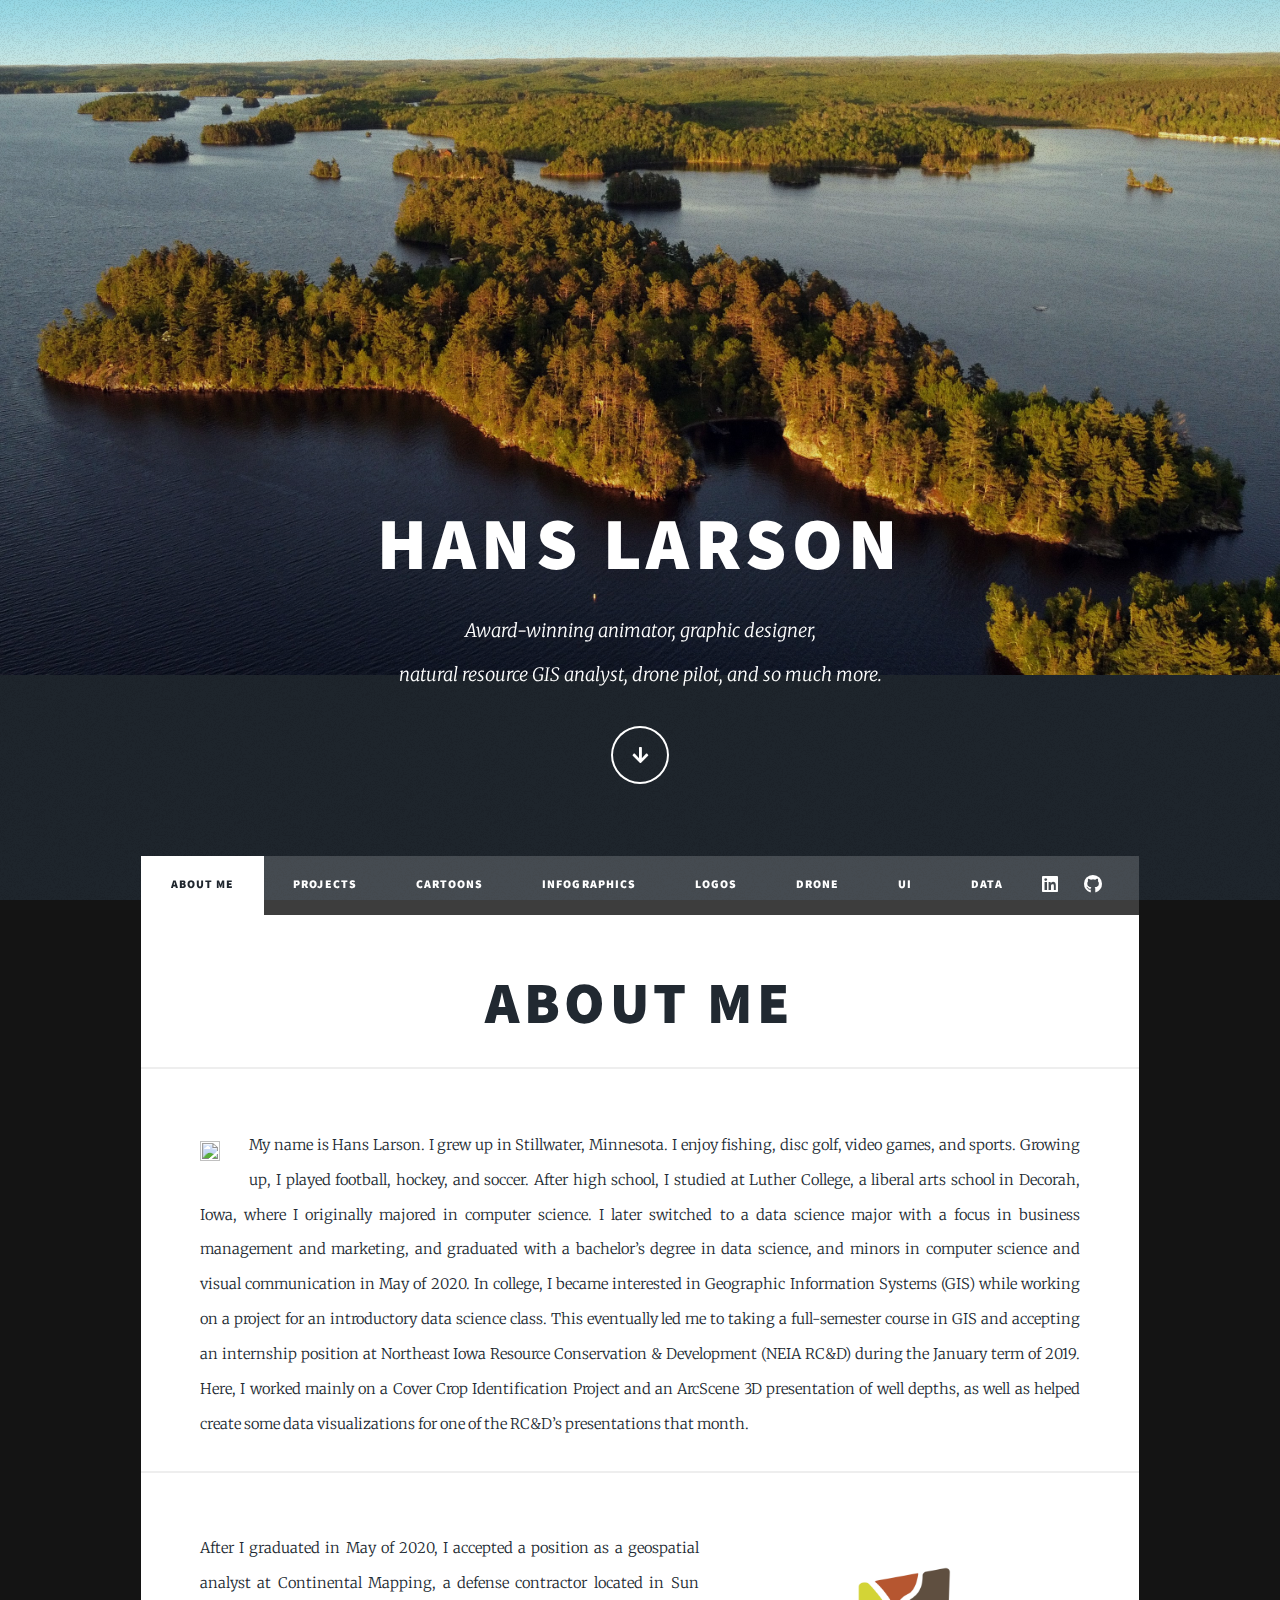
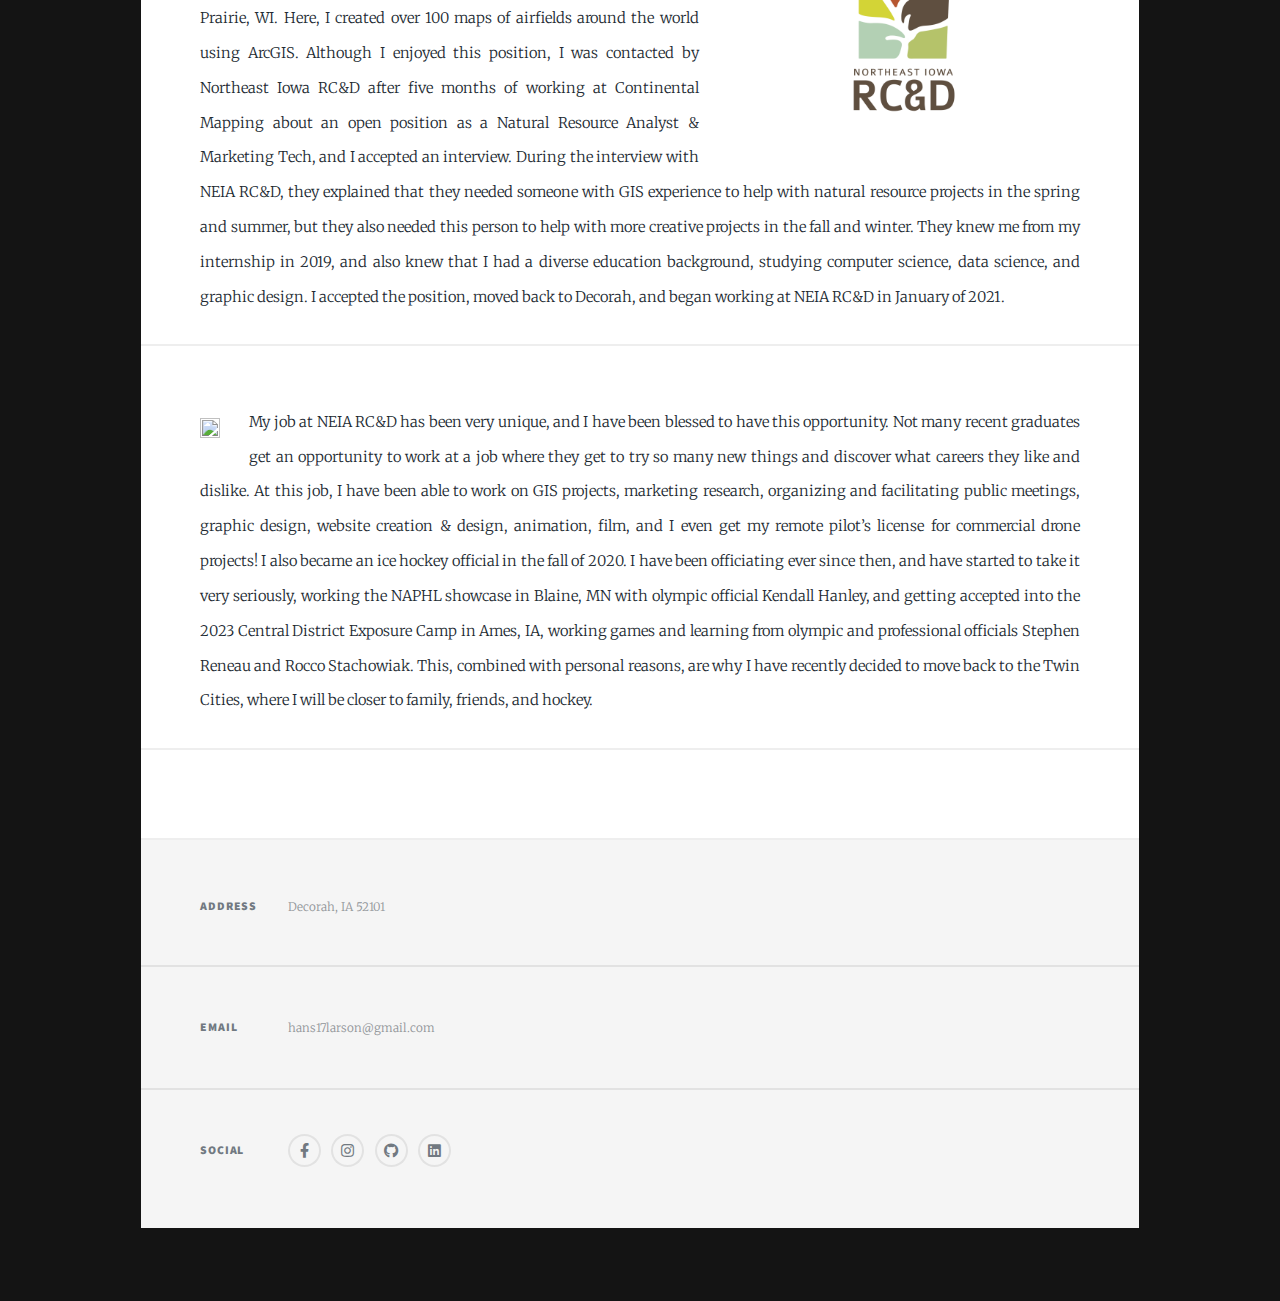
==== index.html @ edcefdb5 "Add files via upload" ====
<!DOCTYPE HTML>
<!--
	Massively by HTML5 UP
	html5up.net | @ajlkn
	Free for personal and commercial use under the CCA 3.0 license (html5up.net/license)
-->
<html>
	<head>
		<title>Hans Larson</title>
		<meta charset="utf-8" />
		<meta name="viewport" content="width=device-width, initial-scale=1, user-scalable=no" />
		<link rel="stylesheet" href="assets/css/main.css" />
		<noscript><link rel="stylesheet" href="assets/css/noscript.css" /></noscript>
	</head>
	<body class="is-preload">

		<!-- Wrapper -->
			<div id="wrapper" class="fade-in">

				<!-- Intro -->
					<div id="intro">
						<h1>
						Hans Larson</h1>
						<p>Award-winning animator, graphic designer,<br />
							natural resource GIS analyst, drone pilot, and so much more.</p>
						<ul class="actions">
							<li><a href="#header" class="button icon solid solo fa-arrow-down scrolly">Continue</a></li>
						</ul>
					</div>

				<!-- Header -->
					<header id="header">
						<a href="generic.html" class="logo">My Projects</a>
					</header>

				<!-- Nav -->
					<nav id="nav">
						<ul class="links">
							<li class="active"><a href="index.html">About Me</a></li>
							<li><a href="generic.html">Projects</a></li>
							<li><a href="proj_cartoons.html">Cartoons</a></li>
							<li><a href="proj_infographics.html">Infographics</a></li>
							<li><a href="proj_logos.html">Logos</a></li>
							<li><a href="proj_drone.html">Drone</a></li>
							<li><a href="proj_UI.html">UI</a></li>
							<li><a href="proj_data.html">Data</a></li>
						</ul>
						<ul class="icons">
							<li><a href="#" class="icon brands fa-linkedin"><span class="label">Instagram</span></a></li>
							<li><a href="#" class="icon brands fa-github"><span class="label">GitHub</span></a></li>
						</ul>
					</nav>

				<!-- Main -->
				<div id="main">

					<!-- Post -->
					<h1 style="text-align:center">About Me</h1>
					<p><span class="image left"><img src="images/DSCF3645.JPG" alt="" /></span>My name is Hans Larson.  I grew up in Stillwater, Minnesota.  I enjoy fishing, disc golf, video games, and sports.  Growing up, I played football, hockey, and soccer.  After high school, I studied at Luther College, a liberal arts school in Decorah, Iowa, where I originally majored in computer science.  I later switched to a data science major with a focus in business management and marketing, and graduated with a bachelor’s degree in data science, and minors in computer science and visual communication in May of 2020.  
						In college, I became interested in Geographic Information Systems (GIS) while working on a project for an introductory data science class.  This eventually led me to taking a full-semester course in GIS and accepting an internship position at Northeast Iowa Resource Conservation & Development (NEIA RC&D) during the January term of 2019.  Here, I worked mainly on a Cover Crop Identification Project and an ArcScene 3D presentation of well depths, as well as helped create some data visualizations for one of the RC&D’s presentations that month. 
					</p>
					<p><span class="image right"><img src="images/RCD.png" alt="" /></span>After I graduated in May of 2020, I accepted a position as a geospatial analyst at Continental Mapping, a defense contractor located in Sun Prairie, WI.  Here, I created over 100 maps of airfields around the world using ArcGIS.  Although I enjoyed this position, I was contacted by Northeast Iowa RC&D after five months of working at Continental Mapping about an open position as a Natural Resource Analyst & Marketing Tech, and I accepted an interview. 
						During the interview with NEIA RC&D, they explained that they needed someone with GIS experience to help with natural resource projects in the spring and summer, but they also needed this person to help with more creative projects in the fall and winter.  They knew me from my internship in 2019, and also knew that I had a diverse education background, studying computer science, data science, and graphic design.  I accepted the position, moved back to Decorah, and began working at NEIA RC&D in January of 2021.
						</p>
					<p><span class="image left"><img src="images/Hockey.JPG" alt="" /></span>My job at NEIA RC&D has been very unique, and I have been blessed to have this opportunity.  Not many recent graduates get an opportunity to work at a job where they get to try so many new things and discover what careers they like and dislike.  At this job, I have been able to work on GIS projects, marketing research, organizing and facilitating public meetings, graphic design, website creation & design, animation, film, and I even get my remote pilot’s license for commercial drone projects!
						I also became an ice hockey official in the fall of 2020.  I have been officiating ever since then, and have started to take it very seriously, working the NAPHL showcase in Blaine, MN with olympic official Kendall Hanley, and getting accepted into the 2023 Central District Exposure Camp in Ames, IA, working games and learning from olympic and professional officials Stephen Reneau and Rocco Stachowiak.  This, combined with personal reasons, are why I have recently decided to move back to the Twin Cities, where I will be closer to family, friends, and hockey.
						
						</p>
	

					<hr />

				</div>

			<!-- Footer -->
				<footer id="footer">
					<section class="split contact">
						<section class="alt">
							<h3>Address</h3>
							<p>Decorah, IA 52101</p>
						</section>
						<section>
							<h3>Email</h3>
							<p>hans17larson@gmail.com</p>
						</section>
						<section>
							<h3>Social</h3>
							<ul class="icons alt">
								<li><a href="#" class="icon brands alt fa-facebook-f"><span class="label">Facebook</span></a></li>
								<li><a href="#" class="icon brands alt fa-instagram"><span class="label">Instagram</span></a></li>
								<li><a href="#" class="icon brands alt fa-github"><span class="label">GitHub</span></a></li>
								<li><a href="#" class="icon brands alt fa-linkedin"><span class="label">LinkedIn</span></a></li>
							</ul>
						</section>
					</section>
				</footer>

			<!-- Copyright -->
				<div id="copyright">
				</div>

		</div>

	<!-- Scripts -->
		<script src="assets/js/jquery.min.js"></script>
		<script src="assets/js/jquery.scrollex.min.js"></script>
		<script src="assets/js/jquery.scrolly.min.js"></script>
		<script src="assets/js/browser.min.js"></script>
		<script src="assets/js/breakpoints.min.js"></script>
		<script src="assets/js/util.js"></script>
		<script src="assets/js/main.js"></script>

</body>
</html>

		<!-- Scripts -->
			<script src="assets/js/jquery.min.js"></script>
			<script src="assets/js/jquery.scrollex.min.js"></script>
			<script src="assets/js/jquery.scrolly.min.js"></script>
			<script src="assets/js/browser.min.js"></script>
			<script src="assets/js/breakpoints.min.js"></script>
			<script src="assets/js/util.js"></script>
			<script src="assets/js/main.js"></script>

	</body>
</html>
---- assets/css/main.css ----
@import url(fontawesome-all.min.css);
@import url("https://fonts.googleapis.com/css?family=Merriweather:300,700,300italic,700italic|Source+Sans+Pro:900");

/*
	Massively by HTML5 UP
	html5up.net | @ajlkn
	Free for personal and commercial use under the CCA 3.0 license (html5up.net/license)
*/

html, body, div, span, applet, object,
iframe, h1, h2, h3, h4, h5, h6, p, blockquote,
pre, a, abbr, acronym, address, big, cite,
code, del, dfn, em, img, ins, kbd, q, s, samp,
small, strike, strong, sub, sup, tt, var, b,
u, i, center, dl, dt, dd, ol, ul, li, fieldset,
form, label, legend, table, caption, tbody,
tfoot, thead, tr, th, td, article, aside,
canvas, details, embed, figure, figcaption,
footer, header, hgroup, menu, nav, output, ruby,
section, summary, time, mark, audio, video {
	margin: 0;
	padding: 0;
	border: 0;
	font-size: 100%;
	font: inherit;
	vertical-align: baseline;}

article, aside, details, figcaption, figure,
footer, header, hgroup, menu, nav, section {
	display: block;}

body {
	line-height: 1;
}

ol, ul {
	list-style: none;
}

blockquote, q {
	quotes: none;
}

	blockquote:before, blockquote:after, q:before, q:after {
		content: '';
		content: none;
	}

table {
	border-collapse: collapse;
	border-spacing: 0;
}

body {
	-webkit-text-size-adjust: none;
}

mark {
	background-color: transparent;
	color: inherit;
}

input::-moz-focus-inner {
	border: 0;
	padding: 0;
}

input, select, textarea {
	-moz-appearance: none;
	-webkit-appearance: none;
	-ms-appearance: none;
	appearance: none;
}

/* Basic */

	@-ms-viewport {
		width: device-width;
	}

	body {
		-ms-overflow-style: scrollbar;
	}

	@media screen and (max-width: 480px) {

		html, body {
			min-width: 320px;
		}

	}

	html {
		box-sizing: border-box;
	}

	*, *:before, *:after {
		box-sizing: inherit;
	}

	body {
		background-color: #1e252d;
	}

		body.is-preload *, body.is-preload *:before, body.is-preload *:after {
			-moz-animation: none !important;
			-webkit-animation: none !important;
			-ms-animation: none !important;
			animation: none !important;
			-moz-transition: none !important;
			-webkit-transition: none !important;
			-ms-transition: none !important;
			transition: none !important;
		}

/* Type */

	html {
		font-size: 16pt;
	}

		@media screen and (max-width: 1680px) {

			html {
				font-size: 12pt;
			}

		}

		@media screen and (max-width: 1280px) {

			html {
				font-size: 11pt;
			}

		}

		@media screen and (max-width: 360px) {

			html {
				font-size: 10pt;

			}

		}

	body {
		color: #212931;
	}

	body, input, select, textarea {
		font-family: "Merriweather", Georgia, serif;
		font-weight: 300;
		font-size: 1rem;
		line-height: 2.375;
	}

	a {
		-moz-transition: color 0.2s ease-in-out, background-color 0.2s ease-in-out, border-color 0.2s ease-in-out, box-shadow 0.2s ease-in-out;
		-webkit-transition: color 0.2s ease-in-out, background-color 0.2s ease-in-out, border-color 0.2s ease-in-out, box-shadow 0.2s ease-in-out;
		-ms-transition: color 0.2s ease-in-out, background-color 0.2s ease-in-out, border-color 0.2s ease-in-out, box-shadow 0.2s ease-in-out;
		transition: color 0.2s ease-in-out, background-color 0.2s ease-in-out, border-color 0.2s ease-in-out, box-shadow 0.2s ease-in-out;
		border-bottom: dotted 1px;
		text-decoration: none;
	}

		a:hover {
			border-bottom-color: transparent;
		}

	strong, b {
		font-weight: 600;
	}

	em, i {
		font-style: italic;
	}

	p {
		text-align: justify;
		margin: 0 0 2rem 0;
	}

	h1, h2, h3, h4, h5, h6 {
		font-family: "Source Sans Pro", Helvetica, sans-serif;
		font-weight: 900;
		line-height: 1.5;
		letter-spacing: 0.075em;
		text-transform: uppercase;
		margin: 0 0 1rem 0;
	}

		h1 a, h2 a, h3 a, h4 a, h5 a, h6 a {
			border-bottom: 0;
			color: inherit;
			text-decoration: none;
		}

	h1 {
		font-size: 4rem;
		line-height: 1.1;
		margin: 0 0 2rem 0;
	}

	h2 {
		font-size: 1.75rem;
		line-height: 1.3;
		margin: 0 0 1.5rem 0;
	}

	h3 {
		font-size: 1.25rem;
		margin: 0 0 1.5rem 0;
	}

	h4 {
		font-size: 1rem;
	}

	h5 {
		font-size: 0.9rem;
	}

	h6 {
		font-size: 0.8rem;
	}

	sub {
		font-size: 0.8rem;
		position: relative;
		top: 0.5rem;
	}

	sup {
		font-size: 0.8rem;
		position: relative;
		top: -0.5rem;
	}

	blockquote {
		border-left: solid 4px;
		font-style: italic;
		margin: 0 0 2rem 0;
		padding: 0.5rem 0 0.5rem 2rem;
	}

	code {
		border: solid 2px;
		font-family: "Courier New", monospace;
		font-size: 0.9rem;
		margin: 0 0.25rem;
		padding: 0.25rem 0.65rem;
	}

	pre {
		-webkit-overflow-scrolling: touch;
		font-family: "Courier New", monospace;
		font-size: 0.9rem;
		margin: 0 0 2rem 0;
	}

		pre code {
			display: block;
			line-height: 1.75;
			padding: 1rem 1.5rem;
			overflow-x: auto;
		}

	hr {
		border: 0;
		border-bottom: solid 2px;
		margin: 3rem 0;
	}

		hr.major {
			margin: 5rem 0;
		}

	.align-left {
		text-align: left;
	}

	.align-center {
		text-align: center;
	}

	.align-right {
		text-align: right;
	}

	input, select, textarea {
		color: #212931;
	}

	a {
		color: #212931;
		border-bottom-color: rgba(33, 41, 49, 0.5);
	}

		a:hover {
			border-bottom-color: transparent;
			color: #18bfef !important;
		}

	strong, b {
		color: #212931;
	}

	h1, h2, h3, h4, h5, h6 {
		color: #212931;
	}

	blockquote {
		border-left-color: #eeeeee;
	}

	code {
		background: rgba(220, 220, 220, 0.25);
		border-color: #eeeeee;
	}

	hr {
		border-bottom-color: #eeeeee;
	}

/* Row */

	.row {
		display: flex;
		flex-wrap: wrap;
		box-sizing: border-box;
		align-items: stretch;
	}

		.row > * {
			box-sizing: border-box;
		}

		.row.gtr-uniform > * > :last-child {
			margin-bottom: 0;
		}

		.row.aln-left {
			justify-content: flex-start;
		}

		.row.aln-center {
			justify-content: center;
		}

		.row.aln-right {
			justify-content: flex-end;
		}

		.row.aln-top {
			align-items: flex-start;
		}

		.row.aln-middle {
			align-items: center;
		}

		.row.aln-bottom {
			align-items: flex-end;
		}

		.row > .imp {
			order: -1;
		}

		.row > .col-1 {
			width: 8.33333%;
		}

		.row > .off-1 {
			margin-left: 8.33333%;
		}

		.row > .col-2 {
			width: 16.66667%;
		}

		.row > .off-2 {
			margin-left: 16.66667%;
		}

		.row > .col-3 {
			width: 25%;
		}

		.row > .off-3 {
			margin-left: 25%;
		}

		.row > .col-4 {
			width: 33.33333%;
		}

		.row > .off-4 {
			margin-left: 33.33333%;
		}

		.row > .col-5 {
			width: 41.66667%;
		}

		.row > .off-5 {
			margin-left: 41.66667%;
		}

		.row > .col-6 {
			width: 50%;
		}

		.row > .off-6 {
			margin-left: 50%;
		}

		.row > .col-7 {
			width: 58.33333%;
		}

		.row > .off-7 {
			margin-left: 58.33333%;
		}

		.row > .col-8 {
			width: 66.66667%;
		}

		.row > .off-8 {
			margin-left: 66.66667%;
		}

		.row > .col-9 {
			width: 75%;
		}

		.row > .off-9 {
			margin-left: 75%;
		}

		.row > .col-10 {
			width: 83.33333%;
		}

		.row > .off-10 {
			margin-left: 83.33333%;
		}

		.row > .col-11 {
			width: 91.66667%;
		}

		.row > .off-11 {
			margin-left: 91.66667%;
		}

		.row > .col-12 {
			width: 100%;
		}

		.row > .off-12 {
			margin-left: 100%;
		}

		.row.gtr-0 {
			margin-top: 0;
			margin-left: 0rem;
		}

			.row.gtr-0 > * {
				padding: 0 0 0 0rem;
			}

			.row.gtr-0.gtr-uniform {
				margin-top: 0rem;
			}

				.row.gtr-0.gtr-uniform > * {
					padding-top: 0rem;
				}

		.row.gtr-25 {
			margin-top: 0;
			margin-left: -0.375rem;
		}

			.row.gtr-25 > * {
				padding: 0 0 0 0.375rem;
			}

			.row.gtr-25.gtr-uniform {
				margin-top: -0.375rem;
			}

				.row.gtr-25.gtr-uniform > * {
					padding-top: 0.375rem;
				}

		.row.gtr-50 {
			margin-top: 0;
			margin-left: -0.75rem;
		}

			.row.gtr-50 > * {
				padding: 0 0 0 0.75rem;
			}

			.row.gtr-50.gtr-uniform {
				margin-top: -0.75rem;
			}

				.row.gtr-50.gtr-uniform > * {
					padding-top: 0.75rem;
				}

		.row {
			margin-top: 0;
			margin-left: -1.5rem;
		}

			.row > * {
				padding: 0 0 0 1.5rem;
			}

			.row.gtr-uniform {
				margin-top: -1.5rem;
			}

				.row.gtr-uniform > * {
					padding-top: 1.5rem;
				}

		.row.gtr-150 {
			margin-top: 0;
			margin-left: -2.25rem;
		}

			.row.gtr-150 > * {
				padding: 0 0 0 2.25rem;
			}

			.row.gtr-150.gtr-uniform {
				margin-top: -2.25rem;
			}

				.row.gtr-150.gtr-uniform > * {
					padding-top: 2.25rem;
				}

		.row.gtr-200 {
			margin-top: 0;
			margin-left: -3rem;
		}

			.row.gtr-200 > * {
				padding: 0 0 0 3rem;
			}

			.row.gtr-200.gtr-uniform {
				margin-top: -3rem;
			}

				.row.gtr-200.gtr-uniform > * {
					padding-top: 3rem;
				}

		@media screen and (max-width: 1680px) {

			.row {
				display: flex;
				flex-wrap: wrap;
				box-sizing: border-box;
				align-items: stretch;
			}

				.row > * {
					box-sizing: border-box;
				}

				.row.gtr-uniform > * > :last-child {
					margin-bottom: 0;
				}

				.row.aln-left {
					justify-content: flex-start;
				}

				.row.aln-center {
					justify-content: center;
				}

				.row.aln-right {
					justify-content: flex-end;
				}

				.row.aln-top {
					align-items: flex-start;
				}

				.row.aln-middle {
					align-items: center;
				}

				.row.aln-bottom {
					align-items: flex-end;
				}

				.row > .imp-xlarge {
					order: -1;
				}

				.row > .col-1-xlarge {
					width: 8.33333%;
				}

				.row > .off-1-xlarge {
					margin-left: 8.33333%;
				}

				.row > .col-2-xlarge {
					width: 16.66667%;
				}

				.row > .off-2-xlarge {
					margin-left: 16.66667%;
				}

				.row > .col-3-xlarge {
					width: 25%;
				}

				.row > .off-3-xlarge {
					margin-left: 25%;
				}

				.row > .col-4-xlarge {
					width: 33.33333%;
				}

				.row > .off-4-xlarge {
					margin-left: 33.33333%;
				}

				.row > .col-5-xlarge {
					width: 41.66667%;
				}

				.row > .off-5-xlarge {
					margin-left: 41.66667%;
				}

				.row > .col-6-xlarge {
					width: 50%;
				}

				.row > .off-6-xlarge {
					margin-left: 50%;
				}

				.row > .col-7-xlarge {
					width: 58.33333%;
				}

				.row > .off-7-xlarge {
					margin-left: 58.33333%;
				}

				.row > .col-8-xlarge {
					width: 66.66667%;
				}

				.row > .off-8-xlarge {
					margin-left: 66.66667%;
				}

				.row > .col-9-xlarge {
					width: 75%;
				}

				.row > .off-9-xlarge {
					margin-left: 75%;
				}

				.row > .col-10-xlarge {
					width: 83.33333%;
				}

				.row > .off-10-xlarge {
					margin-left: 83.33333%;
				}

				.row > .col-11-xlarge {
					width: 91.66667%;
				}

				.row > .off-11-xlarge {
					margin-left: 91.66667%;
				}

				.row > .col-12-xlarge {
					width: 100%;
				}

				.row > .off-12-xlarge {
					margin-left: 100%;
				}

				.row.gtr-0 {
					margin-top: 0;
					margin-left: 0rem;
				}

					.row.gtr-0 > * {
						padding: 0 0 0 0rem;
					}

					.row.gtr-0.gtr-uniform {
						margin-top: 0rem;
					}

						.row.gtr-0.gtr-uniform > * {
							padding-top: 0rem;
						}

				.row.gtr-25 {
					margin-top: 0;
					margin-left: -0.375rem;
				}

					.row.gtr-25 > * {
						padding: 0 0 0 0.375rem;
					}

					.row.gtr-25.gtr-uniform {
						margin-top: -0.375rem;
					}

						.row.gtr-25.gtr-uniform > * {
							padding-top: 0.375rem;
						}

				.row.gtr-50 {
					margin-top: 0;
					margin-left: -0.75rem;
				}

					.row.gtr-50 > * {
						padding: 0 0 0 0.75rem;
					}

					.row.gtr-50.gtr-uniform {
						margin-top: -0.75rem;
					}

						.row.gtr-50.gtr-uniform > * {
							padding-top: 0.75rem;
						}

				.row {
					margin-top: 0;
					margin-left: -1.5rem;
				}

					.row > * {
						padding: 0 0 0 1.5rem;
					}

					.row.gtr-uniform {
						margin-top: -1.5rem;
					}

						.row.gtr-uniform > * {
							padding-top: 1.5rem;
						}

				.row.gtr-150 {
					margin-top: 0;
					margin-left: -2.25rem;
				}

					.row.gtr-150 > * {
						padding: 0 0 0 2.25rem;
					}

					.row.gtr-150.gtr-uniform {
						margin-top: -2.25rem;
					}

						.row.gtr-150.gtr-uniform > * {
							padding-top: 2.25rem;
						}

				.row.gtr-200 {
					margin-top: 0;
					margin-left: -3rem;
				}

					.row.gtr-200 > * {
						padding: 0 0 0 3rem;
					}

					.row.gtr-200.gtr-uniform {
						margin-top: -3rem;
					}

						.row.gtr-200.gtr-uniform > * {
							padding-top: 3rem;
						}

		}

		@media screen and (max-width: 1280px) {

			.row {
				display: flex;
				flex-wrap: wrap;
				box-sizing: border-box;
				align-items: stretch;
			}

				.row > * {
					box-sizing: border-box;
				}

				.row.gtr-uniform > * > :last-child {
					margin-bottom: 0;
				}

				.row.aln-left {
					justify-content: flex-start;
				}

				.row.aln-center {
					justify-content: center;
				}

				.row.aln-right {
					justify-content: flex-end;
				}

				.row.aln-top {
					align-items: flex-start;
				}

				.row.aln-middle {
					align-items: center;
				}

				.row.aln-bottom {
					align-items: flex-end;
				}

				.row > .imp-large {
					order: -1;
				}

				.row > .col-1-large {
					width: 8.33333%;
				}

				.row > .off-1-large {
					margin-left: 8.33333%;
				}

				.row > .col-2-large {
					width: 16.66667%;
				}

				.row > .off-2-large {
					margin-left: 16.66667%;
				}

				.row > .col-3-large {
					width: 25%;
				}

				.row > .off-3-large {
					margin-left: 25%;
				}

				.row > .col-4-large {
					width: 33.33333%;
				}

				.row > .off-4-large {
					margin-left: 33.33333%;
				}

				.row > .col-5-large {
					width: 41.66667%;
				}

				.row > .off-5-large {
					margin-left: 41.66667%;
				}

				.row > .col-6-large {
					width: 50%;
				}

				.row > .off-6-large {
					margin-left: 50%;
				}

				.row > .col-7-large {
					width: 58.33333%;
				}

				.row > .off-7-large {
					margin-left: 58.33333%;
				}

				.row > .col-8-large {
					width: 66.66667%;
				}

				.row > .off-8-large {
					margin-left: 66.66667%;
				}

				.row > .col-9-large {
					width: 75%;
				}

				.row > .off-9-large {
					margin-left: 75%;
				}

				.row > .col-10-large {
					width: 83.33333%;
				}

				.row > .off-10-large {
					margin-left: 83.33333%;
				}

				.row > .col-11-large {
					width: 91.66667%;
				}

				.row > .off-11-large {
					margin-left: 91.66667%;
				}

				.row > .col-12-large {
					width: 100%;
				}

				.row > .off-12-large {
					margin-left: 100%;
				}

				.row.gtr-0 {
					margin-top: 0;
					margin-left: 0rem;
				}

					.row.gtr-0 > * {
						padding: 0 0 0 0rem;
					}

					.row.gtr-0.gtr-uniform {
						margin-top: 0rem;
					}

						.row.gtr-0.gtr-uniform > * {
							padding-top: 0rem;
						}

				.row.gtr-25 {
					margin-top: 0;
					margin-left: -0.375rem;
				}

					.row.gtr-25 > * {
						padding: 0 0 0 0.375rem;
					}

					.row.gtr-25.gtr-uniform {
						margin-top: -0.375rem;
					}

						.row.gtr-25.gtr-uniform > * {
							padding-top: 0.375rem;
						}

				.row.gtr-50 {
					margin-top: 0;
					margin-left: -0.75rem;
				}

					.row.gtr-50 > * {
						padding: 0 0 0 0.75rem;
					}

					.row.gtr-50.gtr-uniform {
						margin-top: -0.75rem;
					}

						.row.gtr-50.gtr-uniform > * {
							padding-top: 0.75rem;
						}

				.row {
					margin-top: 0;
					margin-left: -1.5rem;
				}

					.row > * {
						padding: 0 0 0 1.5rem;
					}

					.row.gtr-uniform {
						margin-top: -1.5rem;
					}

						.row.gtr-uniform > * {
							padding-top: 1.5rem;
						}

				.row.gtr-150 {
					margin-top: 0;
					margin-left: -2.25rem;
				}

					.row.gtr-150 > * {
						padding: 0 0 0 2.25rem;
					}

					.row.gtr-150.gtr-uniform {
						margin-top: -2.25rem;
					}

						.row.gtr-150.gtr-uniform > * {
							padding-top: 2.25rem;
						}

				.row.gtr-200 {
					margin-top: 0;
					margin-left: -3rem;
				}

					.row.gtr-200 > * {
						padding: 0 0 0 3rem;
					}

					.row.gtr-200.gtr-uniform {
						margin-top: -3rem;
					}

						.row.gtr-200.gtr-uniform > * {
							padding-top: 3rem;
						}

		}

		@media screen and (max-width: 980px) {

			.row {
				display: flex;
				flex-wrap: wrap;
				box-sizing: border-box;
				align-items: stretch;
			}

				.row > * {
					box-sizing: border-box;
				}

				.row.gtr-uniform > * > :last-child {
					margin-bottom: 0;
				}

				.row.aln-left {
					justify-content: flex-start;
				}

				.row.aln-center {
					justify-content: center;
				}

				.row.aln-right {
					justify-content: flex-end;
				}

				.row.aln-top {
					align-items: flex-start;
				}

				.row.aln-middle {
					align-items: center;
				}

				.row.aln-bottom {
					align-items: flex-end;
				}

				.row > .imp-medium {
					order: -1;
				}

				.row > .col-1-medium {
					width: 8.33333%;
				}

				.row > .off-1-medium {
					margin-left: 8.33333%;
				}

				.row > .col-2-medium {
					width: 16.66667%;
				}

				.row > .off-2-medium {
					margin-left: 16.66667%;
				}

				.row > .col-3-medium {
					width: 25%;
				}

				.row > .off-3-medium {
					margin-left: 25%;
				}

				.row > .col-4-medium {
					width: 33.33333%;
				}

				.row > .off-4-medium {
					margin-left: 33.33333%;
				}

				.row > .col-5-medium {
					width: 41.66667%;
				}

				.row > .off-5-medium {
					margin-left: 41.66667%;
				}

				.row > .col-6-medium {
					width: 50%;
				}

				.row > .off-6-medium {
					margin-left: 50%;
				}

				.row > .col-7-medium {
					width: 58.33333%;
				}

				.row > .off-7-medium {
					margin-left: 58.33333%;
				}

				.row > .col-8-medium {
					width: 66.66667%;
				}

				.row > .off-8-medium {
					margin-left: 66.66667%;
				}

				.row > .col-9-medium {
					width: 75%;
				}

				.row > .off-9-medium {
					margin-left: 75%;
				}

				.row > .col-10-medium {
					width: 83.33333%;
				}

				.row > .off-10-medium {
					margin-left: 83.33333%;
				}

				.row > .col-11-medium {
					width: 91.66667%;
				}

				.row > .off-11-medium {
					margin-left: 91.66667%;
				}

				.row > .col-12-medium {
					width: 100%;
				}

				.row > .off-12-medium {
					margin-left: 100%;
				}

				.row.gtr-0 {
					margin-top: 0;
					margin-left: 0rem;
				}

					.row.gtr-0 > * {
						padding: 0 0 0 0rem;
					}

					.row.gtr-0.gtr-uniform {
						margin-top: 0rem;
					}

						.row.gtr-0.gtr-uniform > * {
							padding-top: 0rem;
						}

				.row.gtr-25 {
					margin-top: 0;
					margin-left: -0.375rem;
				}

					.row.gtr-25 > * {
						padding: 0 0 0 0.375rem;
					}

					.row.gtr-25.gtr-uniform {
						margin-top: -0.375rem;
					}

						.row.gtr-25.gtr-uniform > * {
							padding-top: 0.375rem;
						}

				.row.gtr-50 {
					margin-top: 0;
					margin-left: -0.75rem;
				}

					.row.gtr-50 > * {
						padding: 0 0 0 0.75rem;
					}

					.row.gtr-50.gtr-uniform {
						margin-top: -0.75rem;
					}

						.row.gtr-50.gtr-uniform > * {
							padding-top: 0.75rem;
						}

				.row {
					margin-top: 0;
					margin-left: -1.5rem;
				}

					.row > * {
						padding: 0 0 0 1.5rem;
					}

					.row.gtr-uniform {
						margin-top: -1.5rem;
					}

						.row.gtr-uniform > * {
							padding-top: 1.5rem;
						}

				.row.gtr-150 {
					margin-top: 0;
					margin-left: -2.25rem;
				}

					.row.gtr-150 > * {
						padding: 0 0 0 2.25rem;
					}

					.row.gtr-150.gtr-uniform {
						margin-top: -2.25rem;
					}

						.row.gtr-150.gtr-uniform > * {
							padding-top: 2.25rem;
						}

				.row.gtr-200 {
					margin-top: 0;
					margin-left: -3rem;
				}

					.row.gtr-200 > * {
						padding: 0 0 0 3rem;
					}

					.row.gtr-200.gtr-uniform {
						margin-top: -3rem;
					}

						.row.gtr-200.gtr-uniform > * {
							padding-top: 3rem;
						}

		}

		@media screen and (max-width: 736px) {

			.row {
				display: flex;
				flex-wrap: wrap;
				box-sizing: border-box;
				align-items: stretch;
			}

				.row > * {
					box-sizing: border-box;
				}

				.row.gtr-uniform > * > :last-child {
					margin-bottom: 0;
				}

				.row.aln-left {
					justify-content: flex-start;
				}

				.row.aln-center {
					justify-content: center;
				}

				.row.aln-right {
					justify-content: flex-end;
				}

				.row.aln-top {
					align-items: flex-start;
				}

				.row.aln-middle {
					align-items: center;
				}

				.row.aln-bottom {
					align-items: flex-end;
				}

				.row > .imp-small {
					order: -1;
				}

				.row > .col-1-small {
					width: 8.33333%;
				}

				.row > .off-1-small {
					margin-left: 8.33333%;
				}

				.row > .col-2-small {
					width: 16.66667%;
				}

				.row > .off-2-small {
					margin-left: 16.66667%;
				}

				.row > .col-3-small {
					width: 25%;
				}

				.row > .off-3-small {
					margin-left: 25%;
				}

				.row > .col-4-small {
					width: 33.33333%;
				}

				.row > .off-4-small {
					margin-left: 33.33333%;
				}

				.row > .col-5-small {
					width: 41.66667%;
				}

				.row > .off-5-small {
					margin-left: 41.66667%;
				}

				.row > .col-6-small {
					width: 50%;
				}

				.row > .off-6-small {
					margin-left: 50%;
				}

				.row > .col-7-small {
					width: 58.33333%;
				}

				.row > .off-7-small {
					margin-left: 58.33333%;
				}

				.row > .col-8-small {
					width: 66.66667%;
				}

				.row > .off-8-small {
					margin-left: 66.66667%;
				}

				.row > .col-9-small {
					width: 75%;
				}

				.row > .off-9-small {
					margin-left: 75%;
				}

				.row > .col-10-small {
					width: 83.33333%;
				}

				.row > .off-10-small {
					margin-left: 83.33333%;
				}

				.row > .col-11-small {
					width: 91.66667%;
				}

				.row > .off-11-small {
					margin-left: 91.66667%;
				}

				.row > .col-12-small {
					width: 100%;
				}

				.row > .off-12-small {
					margin-left: 100%;
				}

				.row.gtr-0 {
					margin-top: 0;
					margin-left: 0rem;
				}

					.row.gtr-0 > * {
						padding: 0 0 0 0rem;
					}

					.row.gtr-0.gtr-uniform {
						margin-top: 0rem;
					}

						.row.gtr-0.gtr-uniform > * {
							padding-top: 0rem;
						}

				.row.gtr-25 {
					margin-top: 0;
					margin-left: -0.375rem;
				}

					.row.gtr-25 > * {
						padding: 0 0 0 0.375rem;
					}

					.row.gtr-25.gtr-uniform {
						margin-top: -0.375rem;
					}

						.row.gtr-25.gtr-uniform > * {
							padding-top: 0.375rem;
						}

				.row.gtr-50 {
					margin-top: 0;
					margin-left: -0.75rem;
				}

					.row.gtr-50 > * {
						padding: 0 0 0 0.75rem;
					}

					.row.gtr-50.gtr-uniform {
						margin-top: -0.75rem;
					}

						.row.gtr-50.gtr-uniform > * {
							padding-top: 0.75rem;
						}

				.row {
					margin-top: 0;
					margin-left: -1.5rem;
				}

					.row > * {
						padding: 0 0 0 1.5rem;
					}

					.row.gtr-uniform {
						margin-top: -1.5rem;
					}

						.row.gtr-uniform > * {
							padding-top: 1.5rem;
						}

				.row.gtr-150 {
					margin-top: 0;
					margin-left: -2.25rem;
				}

					.row.gtr-150 > * {
						padding: 0 0 0 2.25rem;
					}

					.row.gtr-150.gtr-uniform {
						margin-top: -2.25rem;
					}

						.row.gtr-150.gtr-uniform > * {
							padding-top: 2.25rem;
						}

				.row.gtr-200 {
					margin-top: 0;
					margin-left: -3rem;
				}

					.row.gtr-200 > * {
						padding: 0 0 0 3rem;
					}

					.row.gtr-200.gtr-uniform {
						margin-top: -3rem;
					}

						.row.gtr-200.gtr-uniform > * {
							padding-top: 3rem;
						}

		}

		@media screen and (max-width: 480px) {

			.row {
				display: flex;
				flex-wrap: wrap;
				box-sizing: border-box;
				align-items: stretch;
			}

				.row > * {
					box-sizing: border-box;
				}

				.row.gtr-uniform > * > :last-child {
					margin-bottom: 0;
				}

				.row.aln-left {
					justify-content: flex-start;
				}

				.row.aln-center {
					justify-content: center;
				}

				.row.aln-right {
					justify-content: flex-end;
				}

				.row.aln-top {
					align-items: flex-start;
				}

				.row.aln-middle {
					align-items: center;
				}

				.row.aln-bottom {
					align-items: flex-end;
				}

				.row > .imp-xsmall {
					order: -1;
				}

				.row > .col-1-xsmall {
					width: 8.33333%;
				}

				.row > .off-1-xsmall {
					margin-left: 8.33333%;
				}

				.row > .col-2-xsmall {
					width: 16.66667%;
				}

				.row > .off-2-xsmall {
					margin-left: 16.66667%;
				}

				.row > .col-3-xsmall {
					width: 25%;
				}

				.row > .off-3-xsmall {
					margin-left: 25%;
				}

				.row > .col-4-xsmall {
					width: 33.33333%;
				}

				.row > .off-4-xsmall {
					margin-left: 33.33333%;
				}

				.row > .col-5-xsmall {
					width: 41.66667%;
				}

				.row > .off-5-xsmall {
					margin-left: 41.66667%;
				}

				.row > .col-6-xsmall {
					width: 50%;
				}

				.row > .off-6-xsmall {
					margin-left: 50%;
				}

				.row > .col-7-xsmall {
					width: 58.33333%;
				}

				.row > .off-7-xsmall {
					margin-left: 58.33333%;
				}

				.row > .col-8-xsmall {
					width: 66.66667%;
				}

				.row > .off-8-xsmall {
					margin-left: 66.66667%;
				}

				.row > .col-9-xsmall {
					width: 75%;
				}

				.row > .off-9-xsmall {
					margin-left: 75%;
				}

				.row > .col-10-xsmall {
					width: 83.33333%;
				}

				.row > .off-10-xsmall {
					margin-left: 83.33333%;
				}

				.row > .col-11-xsmall {
					width: 91.66667%;
				}

				.row > .off-11-xsmall {
					margin-left: 91.66667%;
				}

				.row > .col-12-xsmall {
					width: 100%;
				}

				.row > .off-12-xsmall {
					margin-left: 100%;
				}

				.row.gtr-0 {
					margin-top: 0;
					margin-left: 0rem;
				}

					.row.gtr-0 > * {
						padding: 0 0 0 0rem;
					}

					.row.gtr-0.gtr-uniform {
						margin-top: 0rem;
					}

						.row.gtr-0.gtr-uniform > * {
							padding-top: 0rem;
						}

				.row.gtr-25 {
					margin-top: 0;
					margin-left: -0.375rem;
				}

					.row.gtr-25 > * {
						padding: 0 0 0 0.375rem;
					}

					.row.gtr-25.gtr-uniform {
						margin-top: -0.375rem;
					}

						.row.gtr-25.gtr-uniform > * {
							padding-top: 0.375rem;
						}

				.row.gtr-50 {
					margin-top: 0;
					margin-left: -0.75rem;
				}

					.row.gtr-50 > * {
						padding: 0 0 0 0.75rem;
					}

					.row.gtr-50.gtr-uniform {
						margin-top: -0.75rem;
					}

						.row.gtr-50.gtr-uniform > * {
							padding-top: 0.75rem;
						}

				.row {
					margin-top: 0;
					margin-left: -1.5rem;
				}

					.row > * {
						padding: 0 0 0 1.5rem;
					}

					.row.gtr-uniform {
						margin-top: -1.5rem;
					}

						.row.gtr-uniform > * {
							padding-top: 1.5rem;
						}

				.row.gtr-150 {
					margin-top: 0;
					margin-left: -2.25rem;
				}

					.row.gtr-150 > * {
						padding: 0 0 0 2.25rem;
					}

					.row.gtr-150.gtr-uniform {
						margin-top: -2.25rem;
					}

						.row.gtr-150.gtr-uniform > * {
							padding-top: 2.25rem;
						}

				.row.gtr-200 {
					margin-top: 0;
					margin-left: -3rem;
				}

					.row.gtr-200 > * {
						padding: 0 0 0 3rem;
					}

					.row.gtr-200.gtr-uniform {
						margin-top: -3rem;
					}

						.row.gtr-200.gtr-uniform > * {
							padding-top: 3rem;
						}

		}

		@media screen and (max-width: 360px) {

			.row {
				display: flex;
				flex-wrap: wrap;
				box-sizing: border-box;
				align-items: stretch;
			}

				.row > * {
					box-sizing: border-box;
				}

				.row.gtr-uniform > * > :last-child {
					margin-bottom: 0;
				}

				.row.aln-left {
					justify-content: flex-start;
				}

				.row.aln-center {
					justify-content: center;
				}

				.row.aln-right {
					justify-content: flex-end;
				}

				.row.aln-top {
					align-items: flex-start;
				}

				.row.aln-middle {
					align-items: center;
				}

				.row.aln-bottom {
					align-items: flex-end;
				}

				.row > .imp-xxsmall {
					order: -1;
				}

				.row > .col-1-xxsmall {
					width: 8.33333%;
				}

				.row > .off-1-xxsmall {
					margin-left: 8.33333%;
				}

				.row > .col-2-xxsmall {
					width: 16.66667%;
				}

				.row > .off-2-xxsmall {
					margin-left: 16.66667%;
				}

				.row > .col-3-xxsmall {
					width: 25%;
				}

				.row > .off-3-xxsmall {
					margin-left: 25%;
				}

				.row > .col-4-xxsmall {
					width: 33.33333%;
				}

				.row > .off-4-xxsmall {
					margin-left: 33.33333%;
				}

				.row > .col-5-xxsmall {
					width: 41.66667%;
				}

				.row > .off-5-xxsmall {
					margin-left: 41.66667%;
				}

				.row > .col-6-xxsmall {
					width: 50%;
				}

				.row > .off-6-xxsmall {
					margin-left: 50%;
				}

				.row > .col-7-xxsmall {
					width: 58.33333%;
				}

				.row > .off-7-xxsmall {
					margin-left: 58.33333%;
				}

				.row > .col-8-xxsmall {
					width: 66.66667%;
				}

				.row > .off-8-xxsmall {
					margin-left: 66.66667%;
				}

				.row > .col-9-xxsmall {
					width: 75%;
				}

				.row > .off-9-xxsmall {
					margin-left: 75%;
				}

				.row > .col-10-xxsmall {
					width: 83.33333%;
				}

				.row > .off-10-xxsmall {
					margin-left: 83.33333%;
				}

				.row > .col-11-xxsmall {
					width: 91.66667%;
				}

				.row > .off-11-xxsmall {
					margin-left: 91.66667%;
				}

				.row > .col-12-xxsmall {
					width: 100%;
				}

				.row > .off-12-xxsmall {
					margin-left: 100%;
				}

				.row.gtr-0 {
					margin-top: 0;
					margin-left: 0rem;
				}

					.row.gtr-0 > * {
						padding: 0 0 0 0rem;
					}

					.row.gtr-0.gtr-uniform {
						margin-top: 0rem;
					}

						.row.gtr-0.gtr-uniform > * {
							padding-top: 0rem;
						}

				.row.gtr-25 {
					margin-top: 0;
					margin-left: -0.375rem;
				}

					.row.gtr-25 > * {
						padding: 0 0 0 0.375rem;
					}

					.row.gtr-25.gtr-uniform {
						margin-top: -0.375rem;
					}

						.row.gtr-25.gtr-uniform > * {
							padding-top: 0.375rem;
						}

				.row.gtr-50 {
					margin-top: 0;
					margin-left: -0.75rem;
				}

					.row.gtr-50 > * {
						padding: 0 0 0 0.75rem;
					}

					.row.gtr-50.gtr-uniform {
						margin-top: -0.75rem;
					}

						.row.gtr-50.gtr-uniform > * {
							padding-top: 0.75rem;
						}

				.row {
					margin-top: 0;
					margin-left: -1.5rem;
				}

					.row > * {
						padding: 0 0 0 1.5rem;
					}

					.row.gtr-uniform {
						margin-top: -1.5rem;
					}

						.row.gtr-uniform > * {
							padding-top: 1.5rem;
						}

				.row.gtr-150 {
					margin-top: 0;
					margin-left: -2.25rem;
				}

					.row.gtr-150 > * {
						padding: 0 0 0 2.25rem;
					}

					.row.gtr-150.gtr-uniform {
						margin-top: -2.25rem;
					}

						.row.gtr-150.gtr-uniform > * {
							padding-top: 2.25rem;
						}

				.row.gtr-200 {
					margin-top: 0;
					margin-left: -3rem;
				}

					.row.gtr-200 > * {
						padding: 0 0 0 3rem;
					}

					.row.gtr-200.gtr-uniform {
						margin-top: -3rem;
					}

						.row.gtr-200.gtr-uniform > * {
							padding-top: 3rem;
						}

		}

/* Box */

	.box {
		border: solid 2px;
		margin-bottom: 2rem;
		padding: 1.5rem;
	}

		.box > :last-child,
		.box > :last-child > :last-child,
		.box > :last-child > :last-child > :last-child {
			margin-bottom: 0;
		}

		.box.alt {
			border: 0;
			border-radius: 0;
			padding: 0;
		}

	.box {
		border-color: #eeeeee;
	}

/* Button */

	input[type="submit"],
	input[type="reset"],
	input[type="button"],
	button,
	.button {
		-moz-appearance: none;
		-webkit-appearance: none;
		-ms-appearance: none;
		appearance: none;
		-moz-transition: background-color 0.2s ease-in-out, box-shadow 0.2s ease-in-out, color 0.2s ease-in-out;
		-webkit-transition: background-color 0.2s ease-in-out, box-shadow 0.2s ease-in-out, color 0.2s ease-in-out;
		-ms-transition: background-color 0.2s ease-in-out, box-shadow 0.2s ease-in-out, color 0.2s ease-in-out;
		transition: background-color 0.2s ease-in-out, box-shadow 0.2s ease-in-out, color 0.2s ease-in-out;
		border: 0;
		border-radius: 0;
		cursor: pointer;
		display: inline-block;
		font-family: "Source Sans Pro", Helvetica, sans-serif;
		font-size: 0.8rem;
		font-weight: 900;
		letter-spacing: 0.075em;
		height: 3rem;
		line-height: 3rem;
		padding: 0 2rem;
		text-align: center;
		text-decoration: none;
		text-transform: uppercase;
		white-space: nowrap;
	}

		input[type="submit"].icon:before,
		input[type="reset"].icon:before,
		input[type="button"].icon:before,
		button.icon:before,
		.button.icon:before {
			margin-right: 0.5rem;
		}

		input[type="submit"].icon.solo,
		input[type="reset"].icon.solo,
		input[type="button"].icon.solo,
		button.icon.solo,
		.button.icon.solo {
			position: relative;
			width: 4rem;
			height: 4rem;
			line-height: 4rem;
			border-radius: 4rem;
			text-indent: 4rem;
			overflow: hidden;
			padding: 0;
			white-space: nowrap;
		}

			input[type="submit"].icon.solo:before,
			input[type="reset"].icon.solo:before,
			input[type="button"].icon.solo:before,
			button.icon.solo:before,
			.button.icon.solo:before {
				position: absolute;
				display: block;
				top: 0;
				left: 0;
				width: inherit;
				height: inherit;
				line-height: inherit;
				font-size: 1.25rem;
				margin-right: 0;
				text-align: center;
				text-indent: 0;
			}

		input[type="submit"].fit,
		input[type="reset"].fit,
		input[type="button"].fit,
		button.fit,
		.button.fit {
			width: 100%;
		}

		input[type="submit"].small,
		input[type="reset"].small,
		input[type="button"].small,
		button.small,
		.button.small {
			font-size: 0.7rem;
			height: 2.5rem;
			line-height: 2.5rem;
			padding: 0 1.5rem;
		}

		input[type="submit"].large,
		input[type="reset"].large,
		input[type="button"].large,
		button.large,
		.button.large {
			font-size: 0.9rem;
			height: 3.5rem;
			line-height: 3.5rem;
			padding: 0 2.75rem;
		}

		@media screen and (max-width: 980px) {

			input[type="submit"],
			input[type="reset"],
			input[type="button"],
			button,
			.button {
				font-size: 0.9rem;
				height: 3.25rem;
				line-height: 3.25rem;
			}

				input[type="submit"].large,
				input[type="reset"].large,
				input[type="button"].large,
				button.large,
				.button.large {
					font-size: 1rem;
					height: 3.75rem;
					line-height: 3.75rem;
				}

		}

		input[type="submit"].disabled, input[type="submit"]:disabled,
		input[type="reset"].disabled,
		input[type="reset"]:disabled,
		input[type="button"].disabled,
		input[type="button"]:disabled,
		button.disabled,
		button:disabled,
		.button.disabled,
		.button:disabled {
			pointer-events: none;
			opacity: 0.25;
		}

	input[type="submit"],
	input[type="reset"],
	input[type="button"],
	button,
	.button {
		background-color: transparent;
		box-shadow: inset 0 0 0 2px #212931;
		color: #212931 !important;
	}

		input[type="submit"]:hover,
		input[type="reset"]:hover,
		input[type="button"]:hover,
		button:hover,
		.button:hover {
			box-shadow: inset 0 0 0 2px #18bfef;
			color: #18bfef !important;
		}

		input[type="submit"].primary,
		input[type="reset"].primary,
		input[type="button"].primary,
		button.primary,
		.button.primary {
			background-color: #212931;
			box-shadow: none;
			color: #ffffff !important;
		}

			input[type="submit"].primary:hover,
			input[type="reset"].primary:hover,
			input[type="button"].primary:hover,
			button.primary:hover,
			.button.primary:hover {
				background-color: #18bfef;
			}

/* Form */

	form {
		margin: 0 0 2rem 0;
	}

		form > :last-child {
			margin-bottom: 0;
		}

		form > .fields {
			display: -moz-flex;
			display: -webkit-flex;
			display: -ms-flex;
			display: flex;
			-moz-flex-wrap: wrap;
			-webkit-flex-wrap: wrap;
			-ms-flex-wrap: wrap;
			flex-wrap: wrap;
			width: calc(100% + 3rem);
			margin: -1.5rem 0 2rem -1.5rem;
		}

			form > .fields > .field {
				-moz-flex-grow: 0;
				-webkit-flex-grow: 0;
				-ms-flex-grow: 0;
				flex-grow: 0;
				-moz-flex-shrink: 0;
				-webkit-flex-shrink: 0;
				-ms-flex-shrink: 0;
				flex-shrink: 0;
				padding: 1.5rem 0 0 1.5rem;
				width: calc(100% - 1.5rem);
			}

				form > .fields > .field.half {
					width: calc(50% - 0.75rem);
				}

				form > .fields > .field.third {
					width: calc(100%/3 - 0.5rem);
				}

				form > .fields > .field.quarter {
					width: calc(25% - 0.375rem);
				}

		@media screen and (max-width: 480px) {

			form > .fields {
				width: calc(100% + 3rem);
				margin: -1.5rem 0 2rem -1.5rem;
			}

				form > .fields > .field {
					padding: 1.5rem 0 0 1.5rem;
					width: calc(100% - 1.5rem);
				}

					form > .fields > .field.half {
						width: calc(100% - 1.5rem);
					}

					form > .fields > .field.third {
						width: calc(100% - 1.5rem);
					}

					form > .fields > .field.quarter {
						width: calc(100% - 1.5rem);
					}

		}

	label {
		display: block;
		font-family: "Source Sans Pro", Helvetica, sans-serif;
		font-weight: 900;
		line-height: 1.5;
		letter-spacing: 0.075em;
		font-size: 0.8rem;
		text-transform: uppercase;
		margin: 0 0 0.75rem 0;
	}

		@media screen and (max-width: 980px) {

			label {
				font-size: 0.9rem;
			}

		}

	input[type="text"],
	input[type="password"],
	input[type="email"],
	select,
	textarea {
		-moz-appearance: none;
		-webkit-appearance: none;
		-ms-appearance: none;
		appearance: none;
		background: transparent;
		border-radius: 0;
		border: solid 2px;
		color: inherit;
		display: block;
		outline: 0;
		padding: 0 1rem;
		text-decoration: none;
		width: 100%;
	}

		input[type="text"]:invalid,
		input[type="password"]:invalid,
		input[type="email"]:invalid,
		select:invalid,
		textarea:invalid {
			box-shadow: none;
		}

	select {
		background-size: 1.25rem;
		background-repeat: no-repeat;
		background-position: calc(100% - 1rem) center;
		height: 3rem;
		padding-right: 3rem;
		text-overflow: ellipsis;
	}

		select:focus::-ms-value {
			background-color: transparent;
		}

		select::-ms-expand {
			display: none;
		}

	input[type="text"],
	input[type="password"],
	input[type="email"],
	select {
		height: 3rem;
	}

	textarea {
		padding: 0.75rem 1rem;
	}

	input[type="checkbox"],
	input[type="radio"] {
		-moz-appearance: none;
		-webkit-appearance: none;
		-ms-appearance: none;
		appearance: none;
		display: block;
		float: left;
		margin-right: -2rem;
		opacity: 0;
		width: 1rem;
		z-index: -1;
	}

		input[type="checkbox"] + label,
		input[type="radio"] + label {
			text-decoration: none;
			cursor: pointer;
			display: inline-block;
			font-size: 1rem;
			letter-spacing: 0;
			font-family: "Merriweather", Georgia, serif;
			text-transform: none;
			font-weight: 300;
			padding-left: 2.8rem;
			padding-right: 1rem;
			position: relative;
		}

			input[type="checkbox"] + label:before,
			input[type="radio"] + label:before {
				-moz-osx-font-smoothing: grayscale;
				-webkit-font-smoothing: antialiased;
				display: inline-block;
				font-style: normal;
				font-variant: normal;
				text-rendering: auto;
				line-height: 1;
				text-transform: none !important;
				font-family: 'Font Awesome 5 Free';
				font-weight: 900;
			}

			input[type="checkbox"] + label:before,
			input[type="radio"] + label:before {
				border-radius: 0;
				border: solid 2px;
				content: '';
				display: inline-block;
				font-size: 0.8rem;
				height: 1.8rem;
				left: 0;
				line-height: 1.65rem;
				position: absolute;
				text-align: center;
				top: -0.125rem;
				width: 1.8rem;
			}

		input[type="checkbox"]:checked + label:before,
		input[type="radio"]:checked + label:before {
			content: '\f00c';
		}

	input[type="checkbox"] + label:before {
		border-radius: 0;
	}

	input[type="radio"] + label:before {
		border-radius: 100%;
	}

	::-webkit-input-placeholder {
		opacity: 1.0;
	}

	:-moz-placeholder {
		opacity: 1.0;
	}

	::-moz-placeholder {
		opacity: 1.0;
	}

	:-ms-input-placeholder {
		opacity: 1.0;
	}

	label {
		color: #212931;
	}

	input[type="text"],
	input[type="password"],
	input[type="email"],
	select,
	textarea {
		border-color: #eeeeee;
	}

		input[type="text"]:focus,
		input[type="password"]:focus,
		input[type="email"]:focus,
		select:focus,
		textarea:focus {
			border-color: #18bfef;
		}

	select {
		background-image: url("data:image/svg+xml;charset=utf8,%3Csvg xmlns='http://www.w3.org/2000/svg' width='40' height='40' preserveAspectRatio='none' viewBox='0 0 40 40'%3E%3Cpath d='M9.4,12.3l10.4,10.4l10.4-10.4c0.2-0.2,0.5-0.4,0.9-0.4c0.3,0,0.6,0.1,0.9,0.4l3.3,3.3c0.2,0.2,0.4,0.5,0.4,0.9 c0,0.4-0.1,0.6-0.4,0.9L20.7,31.9c-0.2,0.2-0.5,0.4-0.9,0.4c-0.3,0-0.6-0.1-0.9-0.4L4.3,17.3c-0.2-0.2-0.4-0.5-0.4-0.9 c0-0.4,0.1-0.6,0.4-0.9l3.3-3.3c0.2-0.2,0.5-0.4,0.9-0.4S9.1,12.1,9.4,12.3z' fill='%23eeeeee' /%3E%3C/svg%3E");
	}

		select option {
			background-color: #ffffff;
			color: #212931;
		}

	.select-wrapper:before {
		color: #eeeeee;
	}

	input[type="checkbox"] + label,
	input[type="radio"] + label {
		color: #212931;
	}

		input[type="checkbox"] + label:before,
		input[type="radio"] + label:before {
			border-color: #eeeeee;
		}

	input[type="checkbox"]:checked + label:before,
	input[type="radio"]:checked + label:before {
		background-color: #212931;
		border-color: #212931;
		color: #ffffff;
	}

	input[type="checkbox"]:focus + label:before,
	input[type="radio"]:focus + label:before {
		border-color: #18bfef;
	}

	::-webkit-input-placeholder {
		color: #909498 !important;
	}

	:-moz-placeholder {
		color: #909498 !important;
	}

	::-moz-placeholder {
		color: #909498 !important;
	}

	:-ms-input-placeholder {
		color: #909498 !important;
	}

	.formerize-placeholder {
		color: #909498 !important;
	}

/* Icon */

	.icon {
		text-decoration: none;
		border-bottom: none;
		position: relative;
	}

		.icon:before {
			-moz-osx-font-smoothing: grayscale;
			-webkit-font-smoothing: antialiased;
			display: inline-block;
			font-style: normal;
			font-variant: normal;
			text-rendering: auto;
			line-height: 1;
			text-transform: none !important;
			font-family: 'Font Awesome 5 Free';
			font-weight: 400;
		}

		.icon > .label {
			display: none;
		}

		.icon:before {
			line-height: inherit;
		}

		.icon.solid:before {
			font-weight: 900;
		}

		.icon.brands:before {
			font-family: 'Font Awesome 5 Brands';
		}

/* Image */

	.image {
		border: 0;
		display: inline-block;
		position: relative;
	}

		.image img {
			display: block;
		}

		.image.left, .image.right {
			max-width: 40%;
		}

			.image.left img, .image.right img {
				width: 100%;
			}

		.image.left {
			float: left;
			margin: 0 2rem 2rem 0;
			top: 0.75rem;
		}

		.image.right {
			float: right;
			margin: 0 0 2rem 2rem;
			top: 0.75rem;
		}

		.image.fit {
			display: block;
			margin: 2.5rem 0;
			width: 100%;
		}

			.image.fit:first-child {
				margin-top: 0;
			}

			.image.fit img {
				width: 100%;
			}

		.image.main {
			display: block;
			margin: 4rem 0;
			width: 100%;
		}

			.image.main:first-child {
				margin-top: 0;
			}

			.image.main img {
				width: 100%;
			}

		@media screen and (max-width: 736px) {

			.image.fit {
				margin: 2rem 0;
			}

			.image.main {
				margin: 2rem 0;
			}

		}

	a.image {
		overflow: hidden;
	}

		a.image img {
			-moz-transition: -moz-transform 0.2s ease-out;
			-webkit-transition: -webkit-transform 0.2s ease-out;
			-ms-transition: -ms-transform 0.2s ease-out;
			transition: transform 0.2s ease-out;
		}

		a.image:hover img {
			-moz-transform: scale(1.05);
			-webkit-transform: scale(1.05);
			-ms-transform: scale(1.05);
			transform: scale(1.05);
		}

/* Actions */

	ul.actions {
		display: -moz-flex;
		display: -webkit-flex;
		display: -ms-flex;
		display: flex;
		cursor: default;
		list-style: none;
		margin-left: -1rem;
		padding-left: 0;
	}

		ul.actions li {
			padding: 0 0 0 1rem;
			vertical-align: middle;
		}

		ul.actions.special {
			-moz-justify-content: center;
			-webkit-justify-content: center;
			-ms-justify-content: center;
			justify-content: center;
			width: 100%;
			margin-left: 0;
		}

			ul.actions.special li:first-child {
				padding-left: 0;
			}

		ul.actions.stacked {
			-moz-flex-direction: column;
			-webkit-flex-direction: column;
			-ms-flex-direction: column;
			flex-direction: column;
			margin-left: 0;
		}

			ul.actions.stacked li {
				padding: 1.3rem 0 0 0;
			}

				ul.actions.stacked li:first-child {
					padding-top: 0;
				}

		ul.actions.fit {
			width: calc(100% + 1rem);
		}

			ul.actions.fit li {
				-moz-flex-grow: 1;
				-webkit-flex-grow: 1;
				-ms-flex-grow: 1;
				flex-grow: 1;
				-moz-flex-shrink: 1;
				-webkit-flex-shrink: 1;
				-ms-flex-shrink: 1;
				flex-shrink: 1;
				width: 100%;
			}

				ul.actions.fit li > * {
					width: 100%;
				}

			ul.actions.fit.stacked {
				width: 100%;
			}

		@media screen and (max-width: 480px) {

			ul.actions:not(.fixed) {
				-moz-flex-direction: column;
				-webkit-flex-direction: column;
				-ms-flex-direction: column;
				flex-direction: column;
				margin-left: 0;
				width: 100% !important;
			}

				ul.actions:not(.fixed) li {
					-moz-flex-grow: 1;
					-webkit-flex-grow: 1;
					-ms-flex-grow: 1;
					flex-grow: 1;
					-moz-flex-shrink: 1;
					-webkit-flex-shrink: 1;
					-ms-flex-shrink: 1;
					flex-shrink: 1;
					padding: 1rem 0 0 0;
					text-align: center;
					width: 100%;
				}

					ul.actions:not(.fixed) li > * {
						width: 100%;
					}

					ul.actions:not(.fixed) li:first-child {
						padding-top: 0;
					}

					ul.actions:not(.fixed) li input[type="submit"],
					ul.actions:not(.fixed) li input[type="reset"],
					ul.actions:not(.fixed) li input[type="button"],
					ul.actions:not(.fixed) li button,
					ul.actions:not(.fixed) li .button {
						width: 100%;
					}

						ul.actions:not(.fixed) li input[type="submit"].icon:before,
						ul.actions:not(.fixed) li input[type="reset"].icon:before,
						ul.actions:not(.fixed) li input[type="button"].icon:before,
						ul.actions:not(.fixed) li button.icon:before,
						ul.actions:not(.fixed) li .button.icon:before {
							margin-left: -0.5rem;
						}

		}

/* Icons */

	ul.icons {
		cursor: default;
		list-style: none;
		padding-left: 0;
	}

		ul.icons li {
			display: inline-block;
			padding: 0 0.5rem 0 0;
			vertical-align: middle;
		}

			ul.icons li:last-child {
				padding-right: 0;
			}

			ul.icons li .icon:before {
				width: 2.25rem;
				height: 2.25rem;
				line-height: 2.25rem;
				display: inline-block;
				text-align: center;
				border-radius: 100%;
				font-size: 1.25rem;
			}

		ul.icons.alt li .icon:before {
			-moz-transition: color 0.2s ease-in-out, background-color 0.2s ease-in-out, border-color 0.2s ease-in-out, box-shadow 0.2s ease-in-out;
			-webkit-transition: color 0.2s ease-in-out, background-color 0.2s ease-in-out, border-color 0.2s ease-in-out, box-shadow 0.2s ease-in-out;
			-ms-transition: color 0.2s ease-in-out, background-color 0.2s ease-in-out, border-color 0.2s ease-in-out, box-shadow 0.2s ease-in-out;
			transition: color 0.2s ease-in-out, background-color 0.2s ease-in-out, border-color 0.2s ease-in-out, box-shadow 0.2s ease-in-out;
			font-size: 1rem;
		}

/* List */

	ol {
		list-style: decimal;
		margin: 0 0 2rem 0;
		padding-left: 1.25rem;
	}

		ol li {
			padding-left: 0.25rem;
		}

	ul {
		list-style: disc;
		margin: 0 0 2rem 0;
		padding-left: 1rem;
	}

		ul li {
			padding-left: 0.5rem;
		}

		ul.divided {
			list-style: none;
			padding-left: 0;
		}

			ul.divided li {
				border-top: solid 1px;
				padding: 0.5rem 0;
			}

				ul.divided li:first-child {
					border-top: 0;
					padding-top: 0;
				}

	dl {
		margin: 0 0 2rem 0;
	}

		dl dt {
			display: block;
			font-weight: 600;
			margin: 0 0 1rem 0;
		}

		dl dd {
			margin-left: 2rem;
		}

	ul.divided li {
		border-top-color: #eeeeee;
	}

	ul.icons li a.icon:hover:before {
		color: #18bfef;
	}

	ul.icons.alt li .icon:before {
		box-shadow: inset 0 0 0 2px #eeeeee;
	}

	ul.icons.alt li a.icon:hover:before {
		box-shadow: inset 0 0 0 2px #18bfef;
	}

/* Section/Article */

	section.special, article.special {
		text-align: center;
	}

	header {
		cursor: default;
	}

		header > .date {
			display: block;
			font-size: 0.8rem;
			height: 1;
			margin: 0 0 1rem 0;
			position: relative;
		}

		header > p {
			font-style: italic;
		}

		header > h1 + p {
			font-size: 1.1rem;
			margin-top: -0.5rem;
			line-height: 2;
		}

		header > h2 + p {
			font-size: 1rem;
			margin-top: -0.75rem;
		}

		header > h3 + p {
			font-size: 0.9rem;
			margin-top: -0.75rem;
		}

		header > h4 + p {
			font-size: 0.8rem;
			margin-top: -0.75rem;
		}

		header.major {
			margin: 0 0 4rem 0;
			text-align: center;
		}

			header.major > :last-child {
				margin-bottom: 0;
			}

			header.major > p {
				margin-top: 0;
				text-align: center;
			}

			header.major > .date {
				font-size: 1rem;
				margin: 0 0 4rem 0;
			}

				header.major > .date:before, header.major > .date:after {
					content: '';
					display: block;
					position: absolute;
					top: 50%;
					width: calc(50% - 6rem);
					border-top: solid 2px;
				}

				header.major > .date:before {
					left: 0;
				}

				header.major > .date:after {
					right: 0;
				}

		@media screen and (max-width: 980px) {

			header br {
				display: none;
			}

		}

		@media screen and (max-width: 736px) {

			header.major {
				margin: 0 0 2rem 0;
			}

		}

	header.major .date:before, header.major .date:after {
		border-top-color: #eeeeee;
	}

/* Table */

	.table-wrapper {
		-webkit-overflow-scrolling: touch;
		overflow-x: auto;
	}

	table {
		margin: 0 0 2rem 0;
		width: 100%;
	}

		table tbody tr {
			border: solid 1px;
			border-left: 0;
			border-right: 0;
		}

		table td {
			padding: 0.75rem 0.75rem;
		}

		table th {
			font-family: "Source Sans Pro", Helvetica, sans-serif;
			font-size: 0.8rem;
			font-weight: 900;
			letter-spacing: 0.075em;
			line-height: 1.5;
			padding: 0 0.75rem 0.75rem 0.75rem;
			text-align: left;
			text-transform: uppercase;
		}

			@media screen and (max-width: 980px) {

				table th {
					font-size: 0.9rem;
				}

			}

		table thead {
			border-bottom: solid 2px;
		}

		table tfoot {
			border-top: solid 2px;
		}

		table.alt {
			border-collapse: separate;
		}

			table.alt tbody tr td {
				border: solid 1px;
				border-left-width: 0;
				border-top-width: 0;
			}

				table.alt tbody tr td:first-child {
					border-left-width: 1px;
				}

			table.alt tbody tr:first-child td {
				border-top-width: 1px;
			}

			table.alt thead {
				border-bottom: 0;
			}

			table.alt tfoot {
				border-top: 0;
			}

	table tbody tr {
		border-color: #eeeeee;
	}

		table tbody tr:nth-child(2n + 1) {
			background-color: rgba(220, 220, 220, 0.25);
		}

	table th {
		color: #212931;
	}

	table thead {
		border-bottom-color: #eeeeee;
	}

	table tfoot {
		border-top-color: #eeeeee;
	}

	table.alt tbody tr td {
		border-color: #eeeeee;
	}

/* Pagination */

	.pagination {
		display: -moz-inline-flex;
		display: -webkit-inline-flex;
		display: -ms-inline-flex;
		display: inline-flex;
		-moz-user-select: none;
		-webkit-user-select: none;
		-ms-user-select: none;
		user-select: none;
		cursor: default;
		list-style: none;
		margin: 0 0 2rem 2px;
		padding: 0;
	}

		.pagination a, .pagination span {
			-moz-transition: background-color 0.2s ease-in-out, border-color 0.2s ease-in-out, box-shadow 0.2s ease-in-out, color 0.2s ease-in-out;
			-webkit-transition: background-color 0.2s ease-in-out, border-color 0.2s ease-in-out, box-shadow 0.2s ease-in-out, color 0.2s ease-in-out;
			-ms-transition: background-color 0.2s ease-in-out, border-color 0.2s ease-in-out, box-shadow 0.2s ease-in-out, color 0.2s ease-in-out;
			transition: background-color 0.2s ease-in-out, border-color 0.2s ease-in-out, box-shadow 0.2s ease-in-out, color 0.2s ease-in-out;
			border: solid 2px;
			display: inline-block;
			font-family: "Source Sans Pro", Helvetica, sans-serif;
			font-size: 0.8rem;
			font-weight: 900;
			height: 3rem;
			letter-spacing: 0.075em;
			line-height: calc(3rem - 4px);
			margin-left: -2px;
			min-width: 3rem;
			position: relative;
			text-align: center;
			text-decoration: none;
			text-transform: uppercase;
		}

		.pagination .next, .pagination .previous {
			text-decoration: none;
			padding: 0 1.75rem;
		}

			.pagination .next:before, .pagination .previous:before {
				-moz-osx-font-smoothing: grayscale;
				-webkit-font-smoothing: antialiased;
				display: inline-block;
				font-style: normal;
				font-variant: normal;
				text-rendering: auto;
				line-height: 1;
				text-transform: none !important;
				font-family: 'Font Awesome 5 Free';
				font-weight: 900;
			}

			.pagination .next:before, .pagination .previous:before {
				display: inline-block;
				color: inherit !important;
				line-height: inherit;
			}

		.pagination .previous:before {
			content: '\f104';
			margin-right: 0.9375em;
		}

		.pagination .next:before {
			content: '\f105';
			float: right;
			margin-left: 0.9375em;
		}

		@media screen and (max-width: 980px) {

			.pagination a, .pagination span {
				font-size: 0.9rem;
			}

		}

		@media screen and (max-width: 480px) {

			.pagination .page, .pagination .extra {
				display: none;
			}

		}

	.pagination a, .pagination span {
		border-color: #eeeeee;
	}

	.pagination a {
		color: #212931 !important;
	}

		.pagination a:hover {
			color: #18bfef !important;
			border-color: #18bfef;
			z-index: 1;
		}

			.pagination a:hover + a,
			.pagination a:hover + span {
				border-left-color: #18bfef;
			}

		.pagination a.active {
			background-color: #eeeeee;
		}

	.pagination span {
		color: #eeeeee;
	}

/* Wrapper */

	#wrapper {
		-moz-transition: opacity 0.5s ease;
		-webkit-transition: opacity 0.5s ease;
		-ms-transition: opacity 0.5s ease;
		transition: opacity 0.5s ease;
		position: relative;
		z-index: 1;
		overflow: hidden;
	}

		#wrapper > .bg {
			position: absolute;
			top: 0;
			left: 0;
			width: 100%;
			height: 100%;
			background-color: #212931;
			background-image: url("../../images/overlay.png"), linear-gradient(0deg, rgba(0, 0, 0, 0.1), rgba(0, 0, 0, 0.1)), url("../../images/DJI_0041_Compressed.JPG");
			background-size: auto,								auto,														100% auto;
			background-position: center,								center,														top center;
			background-repeat: repeat,								no-repeat,													no-repeat;
			background-attachment: scroll,								scroll,														scroll;
			z-index: -1;
		}

			#wrapper > .bg.fixed {
				position: fixed;
				width: 100vw;
				height: 100vh;
			}

		#wrapper.fade-in:before {
			pointer-events: none;
			-moz-transition: opacity 1s ease-in-out;
			-webkit-transition: opacity 1s ease-in-out;
			-ms-transition: opacity 1s ease-in-out;
			transition: opacity 1s ease-in-out;
			-moz-transition-delay: 0.75s;
			-webkit-transition-delay: 0.75s;
			-ms-transition-delay: 0.75s;
			transition-delay: 0.75s;
			background: #1e252d;
			content: '';
			display: block;
			height: 100%;
			left: 0;
			opacity: 0;
			position: fixed;
			top: 0;
			width: 100%;
		}

		body.is-preload #wrapper.fade-in:before {
			opacity: 1;
		}

		@media screen and (orientation: portrait) {

			#wrapper > .bg {
				background-size: auto,								auto,														auto 175%;
			}

		}

/* Intro */

	#intro {
		color: #ffffff;
		padding: 8rem 4rem 6rem 4rem ;
		-moz-align-items: center;
		-webkit-align-items: center;
		-ms-align-items: center;
		align-items: center;
		display: -moz-flex;
		display: -webkit-flex;
		display: -ms-flex;
		display: flex;
		-moz-flex-direction: column;
		-webkit-flex-direction: column;
		-ms-flex-direction: column;
		flex-direction: column;
		-moz-justify-content: -moz-flex-end;
		-webkit-justify-content: -webkit-flex-end;
		-ms-justify-content: -ms-flex-end;
		justify-content: flex-end;
		-moz-transition: opacity 1s ease, -moz-transform 1s ease;
		-webkit-transition: opacity 1s ease, -webkit-transform 1s ease;
		-ms-transition: opacity 1s ease, -ms-transform 1s ease;
		transition: opacity 1s ease, transform 1s ease;
		position: relative;
		cursor: default;
		text-align: center;
		z-index: 1;
		min-height: 100vh;
	}

		#intro input, #intro select, #intro textarea {
			color: #ffffff;
		}

		#intro a {
			color: #ffffff;
			border-bottom-color: rgba(255, 255, 255, 0.5);
		}

			#intro a:hover {
				border-bottom-color: transparent;
				color: #18bfef !important;
			}

		#intro strong, #intro b {
			color: #ffffff;
		}

		#intro h1, #intro h2, #intro h3, #intro h4, #intro h5, #intro h6 {
			color: #ffffff;
		}

		#intro blockquote {
			border-left-color: #ffffff;
		}

		#intro code {
			background: rgba(255, 255, 255, 0.075);
			border-color: #ffffff;
		}

		#intro hr {
			border-bottom-color: #ffffff;
		}

		#intro input[type="submit"],
		#intro input[type="reset"],
		#intro input[type="button"],
		#intro button,
		#intro .button {
			background-color: transparent;
			box-shadow: inset 0 0 0 2px #ffffff;
			color: #ffffff !important;
		}

			#intro input[type="submit"]:hover,
			#intro input[type="reset"]:hover,
			#intro input[type="button"]:hover,
			#intro button:hover,
			#intro .button:hover {
				box-shadow: inset 0 0 0 2px #18bfef;
				color: #18bfef !important;
			}

			#intro input[type="submit"].primary,
			#intro input[type="reset"].primary,
			#intro input[type="button"].primary,
			#intro button.primary,
			#intro .button.primary {
				background-color: #ffffff;
				box-shadow: none;
				color: #1e252d !important;
			}

				#intro input[type="submit"].primary:hover,
				#intro input[type="reset"].primary:hover,
				#intro input[type="button"].primary:hover,
				#intro button.primary:hover,
				#intro .button.primary:hover {
					background-color: #18bfef;
				}

		#intro h1 {
			font-size: 5rem;
			line-height: 1;
		}

		#intro p {
			font-size: 1.25rem;
			font-style: italic;
			margin-top: -0.25rem;
			text-align: center;
		}

		#intro + #header {
			margin-top: -20rem;
		}

			#intro + #header .logo {
				-moz-transform: translateY(2rem);
				-webkit-transform: translateY(2rem);
				-ms-transform: translateY(2rem);
				transform: translateY(2rem);
				opacity: 0;
				visibility: hidden;
			}

		#intro.hidden {
			pointer-events: none;
			-moz-transform: translateY(2rem);
			-webkit-transform: translateY(2rem);
			-ms-transform: translateY(2rem);
			transform: translateY(2rem);
			-moz-transition: opacity 0.5s ease, -moz-transform 0.5s ease, visibility 0.5s;
			-webkit-transition: opacity 0.5s ease, -webkit-transform 0.5s ease, visibility 0.5s;
			-ms-transition: opacity 0.5s ease, -ms-transform 0.5s ease, visibility 0.5s;
			transition: opacity 0.5s ease, transform 0.5s ease, visibility 0.5s;
			opacity: 0;
			visibility: hidden;
		}

			#intro.hidden + #header .logo {
				-moz-transform: translateY(0);
				-webkit-transform: translateY(0);
				-ms-transform: translateY(0);
				transform: translateY(0);
				opacity: 1;
				visibility: visible;
			}

		body.is-preload #intro {
			-moz-transform: translateY(2rem);
			-webkit-transform: translateY(2rem);
			-ms-transform: translateY(2rem);
			transform: translateY(2rem);
			opacity: 0;
		}

			body.is-preload #intro:not(.hidden) + #header + #nav {
				-moz-transform: translateY(4rem);
				-webkit-transform: translateY(4rem);
				-ms-transform: translateY(4rem);
				transform: translateY(4rem);
				opacity: 0;
			}

		@media screen and (max-width: 980px) {

			#intro {
				padding: 4rem 4rem 2rem 4rem ;
				min-height: 90vh;
			}

				#intro p br {
					display: none;
				}

				#intro + #header {
					margin-top: -14rem;
				}

		}

		@media screen and (max-width: 736px) {

			#intro {
				padding: 3rem 2rem 1rem 2rem ;
				min-height: 80vh;
			}

				#intro h1 {
					font-size: 3.25rem;
					line-height: 1.1;
					margin-bottom: 1rem;
				}

				#intro p {
					font-size: 1rem;
					margin-top: 0rem;
				}

				#intro .actions {
					display: none;
				}

		}

/* Header */

	#header {
		color: #ffffff;
		-moz-align-items: center;
		-webkit-align-items: center;
		-ms-align-items: center;
		align-items: center;
		display: -moz-flex;
		display: -webkit-flex;
		display: -ms-flex;
		display: flex;
		-moz-flex-direction: column;
		-webkit-flex-direction: column;
		-ms-flex-direction: column;
		flex-direction: column;
		-moz-justify-content: -moz-flex-end;
		-webkit-justify-content: -webkit-flex-end;
		-ms-justify-content: -ms-flex-end;
		justify-content: flex-end;
		pointer-events: none;
		-moz-user-select: none;
		-webkit-user-select: none;
		-ms-user-select: none;
		user-select: none;
		height: 20rem;
		padding-bottom: 8rem;
		position: relative;
		text-align: center;
		z-index: 2;
	}

		#header input, #header select, #header textarea {
			color: #ffffff;
		}

		#header a {
			color: #ffffff;
			border-bottom-color: rgba(255, 255, 255, 0.5);
		}

			#header a:hover {
				border-bottom-color: transparent;
				color: #18bfef !important;
			}

		#header strong, #header b {
			color: #ffffff;
		}

		#header h1, #header h2, #header h3, #header h4, #header h5, #header h6 {
			color: #ffffff;
		}

		#header blockquote {
			border-left-color: #ffffff;
		}

		#header code {
			background: rgba(255, 255, 255, 0.075);
			border-color: #ffffff;
		}

		#header hr {
			border-bottom-color: #ffffff;
		}

		#header .logo {
			-moz-transition: border-color 0.2s ease-in-out, color 0.2s ease-in-out, opacity 0.5s ease, -moz-transform 0.5s ease, visibility 0.5s;
			-webkit-transition: border-color 0.2s ease-in-out, color 0.2s ease-in-out, opacity 0.5s ease, -webkit-transform 0.5s ease, visibility 0.5s;
			-ms-transition: border-color 0.2s ease-in-out, color 0.2s ease-in-out, opacity 0.5s ease, -ms-transform 0.5s ease, visibility 0.5s;
			transition: border-color 0.2s ease-in-out, color 0.2s ease-in-out, opacity 0.5s ease, transform 0.5s ease, visibility 0.5s;
			pointer-events: auto;
			border-style: solid;
			border-color: #ffffff;
			border-width: 5px !important;
			font-family: "Source Sans Pro", Helvetica, sans-serif;
			font-size: 2.25rem;
			font-weight: 900;
			letter-spacing: 0.075em;
			line-height: 1;
			padding: 1rem 1.75rem;
			text-transform: uppercase;
			visibility: visible;
		}

			#header .logo:hover {
				border-color: #18bfef !important;
				color: #18bfef !important;
			}

		@media screen and (max-width: 980px) {

			#header {
				height: 14rem;
				padding-bottom: 4rem;
			}

		}

		@media screen and (max-width: 736px) {

			#header {
				padding-bottom: 3rem;
			}

				#header .logo {
					font-size: 1.75rem;
					border-width: 3px !important;
				}

		}

/* Nav */

	#nav {
		color: #ffffff;
		display: -moz-flex;
		display: -webkit-flex;
		display: -ms-flex;
		display: flex;
		-moz-transition: -moz-transform 1s ease, opacity 1s ease;
		-webkit-transition: -webkit-transform 1s ease, opacity 1s ease;
		-ms-transition: -ms-transform 1s ease, opacity 1s ease;
		transition: transform 1s ease, opacity 1s ease;
		background: rgba(255, 255, 255, 0.175);
		height: 4rem;
		line-height: 4rem;
		margin: -4rem auto 0 auto;
		overflow: hidden;
		padding: 0 2rem 0 0;
		position: relative;
		width: calc(100% - 4rem);
		max-width: 72rem;
		z-index: 2;
	}

		#nav ul.divided li {
			border-top-color: #ffffff;
		}

		#nav ul.icons li a.icon:hover:before {
			color: #18bfef;
		}

		#nav ul.icons.alt li .icon:before {
			box-shadow: inset 0 0 0 2px #ffffff;
		}

		#nav ul.icons.alt li a.icon:hover:before {
			box-shadow: inset 0 0 0 2px #18bfef;
		}

		#nav input, #nav select, #nav textarea {
			color: #ffffff;
		}

		#nav a {
			color: #ffffff;
			border-bottom-color: rgba(255, 255, 255, 0.5);
		}

			#nav a:hover {
				border-bottom-color: transparent;
				color: #18bfef !important;
			}

		#nav strong, #nav b {
			color: #ffffff;
		}

		#nav h1, #nav h2, #nav h3, #nav h4, #nav h5, #nav h6 {
			color: #ffffff;
		}

		#nav blockquote {
			border-left-color: #ffffff;
		}

		#nav code {
			background: rgba(255, 255, 255, 0.075);
			border-color: #ffffff;
		}

		#nav hr {
			border-bottom-color: #ffffff;
		}

		#nav ul.links {
			display: -moz-flex;
			display: -webkit-flex;
			display: -ms-flex;
			display: flex;
			-moz-flex-grow: 1;
			-webkit-flex-grow: 1;
			-ms-flex-grow: 1;
			flex-grow: 1;
			-moz-flex-shrink: 1;
			-webkit-flex-shrink: 1;
			-ms-flex-shrink: 1;
			flex-shrink: 1;
			font-family: "Source Sans Pro", Helvetica, sans-serif;
			font-weight: 900;
			letter-spacing: 0.075em;
			list-style: none;
			margin-bottom: 0;
			padding-left: 0;
			text-transform: uppercase;
		}

			#nav ul.links li {
				display: block;
				padding-left: 0;
			}

				#nav ul.links li a {
					-moz-transition: background-color 0.2s ease-in-out, color 0.2s ease-in-out;
					-webkit-transition: background-color 0.2s ease-in-out, color 0.2s ease-in-out;
					-ms-transition: background-color 0.2s ease-in-out, color 0.2s ease-in-out;
					transition: background-color 0.2s ease-in-out, color 0.2s ease-in-out;
					display: block;
					font-size: 0.8rem;
					outline: none;
					padding: 0 2rem;
				}

					#nav ul.links li a:hover {
						color: inherit !important;
						background-color: rgba(255, 255, 255, 0.1);
					}

				#nav ul.links li.active {
					background-color: #ffffff;
				}

					#nav ul.links li.active a {
						color: #1e252d;
					}

						#nav ul.links li.active a:hover {
							color: #18bfef !important;
						}

		#nav ul.icons {
			-moz-flex-grow: 0;
			-webkit-flex-grow: 0;
			-ms-flex-grow: 0;
			flex-grow: 0;
			-moz-flex-shrink: 0;
			-webkit-flex-shrink: 0;
			-ms-flex-shrink: 0;
			flex-shrink: 0;
			margin-bottom: 0;
		}

		@media screen and (max-width: 980px) {

			#nav {
				display: none;
			}

		}

/* Main */

	#main {
		background-color: #ffffff;
		position: relative;
		margin: 0 auto;
		width: calc(100% - 4rem);
		max-width: 72rem;
		z-index: 2;
	}

		#main > * {
			padding: 4rem 4rem 2rem 4rem ;
			border-top: solid 2px #eeeeee;
			margin: 0;
		}

			#main > *:first-child {
				border-top: 0;
			}

		#main > footer {
			text-align: center;
		}

		#main > .post {
			padding: 8rem 8rem 6rem 8rem ;
		}

			#main > .post header.major > .date {
				margin-top: -2rem;
			}

			#main > .post header.major > h1, #main > .post header.major h2 {
				font-size: 4rem;
				line-height: 1.1;
				margin: 0 0 2rem 0;
			}

			#main > .post.featured {
				text-align: center;
			}

			@media screen and (max-width: 1280px) {

				#main > .post {
					padding: 6rem 4rem 4rem 4rem ;
				}

			}

			@media screen and (max-width: 736px) {

				#main > .post {
					padding: 4rem 2rem 2rem 2rem ;
				}

					#main > .post header.major > .date {
						margin-top: -1rem;
						margin-bottom: 2rem;
					}

					#main > .post header.major > h1, #main > .post header.major h2 {
						font-size: 2.5rem;
						line-height: 1.2;
						margin: 0 0 1.5rem 0;
					}

			}

		#main > .posts {
			display: -moz-flex;
			display: -webkit-flex;
			display: -ms-flex;
			display: flex;
			-moz-flex-wrap: wrap;
			-webkit-flex-wrap: wrap;
			-ms-flex-wrap: wrap;
			flex-wrap: wrap;
			-moz-align-items: -moz-stretch;
			-webkit-align-items: -webkit-stretch;
			-ms-align-items: -ms-stretch;
			align-items: stretch;
			text-align: center;
			width: 100%;
			padding: 0;
		}

			#main > .posts > * {
				-moz-flex-shrink: 1;
				-webkit-flex-shrink: 1;
				-ms-flex-shrink: 1;
				flex-shrink: 1;
				-moz-flex-grow: 0;
				-webkit-flex-grow: 0;
				-ms-flex-grow: 0;
				flex-grow: 0;
			}

			#main > .posts > * {
				width: 50%;
			}

			#main > .posts > * {
				padding: 4rem;
				width: 50%;
			}

			#main > .posts > article {
				border-color: #eeeeee;
				border-left-width: 2px;
				border-style: solid;
				border-top-width: 2px;
				text-align: center;
			}

				#main > .posts > article > :last-child {
					margin-bottom: 0;
				}

				#main > .posts > article:nth-child(2n - 1) {
					border-left-width: 0;
				}

				#main > .posts > article:nth-child(-n + 2) {
					border-top-width: 0;
				}

			@media screen and (max-width: 980px) {

				#main > .posts > * {
					width: 50%;
				}

				#main > .posts > * {
					padding: 2.5rem;
					width: 50%;
				}

			}

			@media screen and (max-width: 736px) {

				#main > .posts > * {
					width: 100%;
				}

				#main > .posts > * {
					padding: 2rem;
					width: 100%;
				}

				#main > .posts > article:nth-child(2n - 1) {
					border-left-width: 2px;
				}

				#main > .posts > article:nth-child(-n + 2) {
					border-top-width: 2px;
				}

				#main > .posts > article:nth-child(n) {
					border-left-width: 0;
				}

				#main > .posts > article:nth-child(-n + 1) {
					border-top-width: 0;
				}

				#main > .posts > article .image {
					max-width: 25rem;
					margin-left: auto;
					margin-right: auto;
				}

			}

		@media screen and (max-width: 736px) {

			#main > * {
				padding: 2rem 2rem 0.1rem 2rem ;
			}

		}

		@media screen and (max-width: 480px) {

			#main {
				width: 100%;
			}

		}

/* Footer */

	#footer {
		color: #717981;
		display: -moz-flex;
		display: -webkit-flex;
		display: -ms-flex;
		display: flex;
		background-color: #f5f5f5;
		color: #909498;
		cursor: default;
		position: relative;
		margin: 0 auto;
		width: calc(100% - 4rem);
		max-width: 72rem;
		z-index: 2;
	}

		#footer input, #footer select, #footer textarea {
			color: #717981;
		}

		#footer a {
			color: #717981;
			border-bottom-color: rgba(113, 121, 129, 0.5);
		}

			#footer a:hover {
				border-bottom-color: transparent;
				color: #18bfef !important;
			}

		#footer strong, #footer b {
			color: #717981;
		}

		#footer h1, #footer h2, #footer h3, #footer h4, #footer h5, #footer h6 {
			color: #717981;
		}

		#footer blockquote {
			border-left-color: #e2e2e2;
		}

		#footer code {
			background: rgba(220, 220, 220, 0.5);
			border-color: #e2e2e2;
		}

		#footer hr {
			border-bottom-color: #e2e2e2;
		}

		#footer .box {
			border-color: #e2e2e2;
		}

		#footer input[type="submit"],
		#footer input[type="reset"],
		#footer input[type="button"],
		#footer button,
		#footer .button {
			background-color: transparent;
			box-shadow: inset 0 0 0 2px #717981;
			color: #717981 !important;
		}

			#footer input[type="submit"]:hover,
			#footer input[type="reset"]:hover,
			#footer input[type="button"]:hover,
			#footer button:hover,
			#footer .button:hover {
				box-shadow: inset 0 0 0 2px #18bfef;
				color: #18bfef !important;
			}

			#footer input[type="submit"].primary,
			#footer input[type="reset"].primary,
			#footer input[type="button"].primary,
			#footer button.primary,
			#footer .button.primary {
				background-color: #717981;
				box-shadow: none;
				color: #f5f5f5 !important;
			}

				#footer input[type="submit"].primary:hover,
				#footer input[type="reset"].primary:hover,
				#footer input[type="button"].primary:hover,
				#footer button.primary:hover,
				#footer .button.primary:hover {
					background-color: #18bfef;
				}

		#footer label {
			color: #717981;
		}

		#footer input[type="text"],
		#footer input[type="password"],
		#footer input[type="email"],
		#footer select,
		#footer textarea {
			border-color: #e2e2e2;
		}

			#footer input[type="text"]:focus,
			#footer input[type="password"]:focus,
			#footer input[type="email"]:focus,
			#footer select:focus,
			#footer textarea:focus {
				border-color: #18bfef;
			}

		#footer select {
			background-image: url("data:image/svg+xml;charset=utf8,%3Csvg xmlns='http://www.w3.org/2000/svg' width='40' height='40' preserveAspectRatio='none' viewBox='0 0 40 40'%3E%3Cpath d='M9.4,12.3l10.4,10.4l10.4-10.4c0.2-0.2,0.5-0.4,0.9-0.4c0.3,0,0.6,0.1,0.9,0.4l3.3,3.3c0.2,0.2,0.4,0.5,0.4,0.9 c0,0.4-0.1,0.6-0.4,0.9L20.7,31.9c-0.2,0.2-0.5,0.4-0.9,0.4c-0.3,0-0.6-0.1-0.9-0.4L4.3,17.3c-0.2-0.2-0.4-0.5-0.4-0.9 c0-0.4,0.1-0.6,0.4-0.9l3.3-3.3c0.2-0.2,0.5-0.4,0.9-0.4S9.1,12.1,9.4,12.3z' fill='%23e2e2e2' /%3E%3C/svg%3E");
		}

			#footer select option {
				background-color: #f5f5f5;
				color: #717981;
			}

		#footer .select-wrapper:before {
			color: #e2e2e2;
		}

		#footer input[type="checkbox"] + label,
		#footer input[type="radio"] + label {
			color: #717981;
		}

			#footer input[type="checkbox"] + label:before,
			#footer input[type="radio"] + label:before {
				border-color: #e2e2e2;
			}

		#footer input[type="checkbox"]:checked + label:before,
		#footer input[type="radio"]:checked + label:before {
			background-color: #717981;
			border-color: #717981;
			color: #f5f5f5;
		}

		#footer input[type="checkbox"]:focus + label:before,
		#footer input[type="radio"]:focus + label:before {
			border-color: #18bfef;
		}

		#footer ::-webkit-input-placeholder {
			color: #b3b7bb !important;
		}

		#footer :-moz-placeholder {
			color: #b3b7bb !important;
		}

		#footer ::-moz-placeholder {
			color: #b3b7bb !important;
		}

		#footer :-ms-input-placeholder {
			color: #b3b7bb !important;
		}

		#footer .formerize-placeholder {
			color: #b3b7bb !important;
		}

		#footer ul.divided li {
			border-top-color: #e2e2e2;
		}

		#footer ul.icons li a.icon:hover:before {
			color: #18bfef;
		}

		#footer ul.icons.alt li .icon:before {
			box-shadow: inset 0 0 0 2px #e2e2e2;
		}

		#footer ul.icons.alt li a.icon:hover:before {
			box-shadow: inset 0 0 0 2px #18bfef;
		}

		#footer header.major .date:before, #footer header.major .date:after {
			border-top-color: #e2e2e2;
		}

		#footer table tbody tr {
			border-color: #e2e2e2;
		}

			#footer table tbody tr:nth-child(2n + 1) {
				background-color: rgba(220, 220, 220, 0.5);
			}

		#footer table th {
			color: #717981;
		}

		#footer table thead {
			border-bottom-color: #e2e2e2;
		}

		#footer table tfoot {
			border-top-color: #e2e2e2;
		}

		#footer table.alt tbody tr td {
			border-color: #e2e2e2;
		}

		#footer .pagination a, #footer .pagination span {
			border-color: #e2e2e2;
		}

		#footer .pagination a {
			color: #717981 !important;
		}

			#footer .pagination a:hover {
				color: #18bfef !important;
				border-color: #18bfef;
				z-index: 1;
			}

				#footer .pagination a:hover + a,
				#footer .pagination a:hover + span {
					border-left-color: #18bfef;
				}

			#footer .pagination a.active {
				background-color: #e2e2e2;
			}

		#footer .pagination span {
			color: #e2e2e2;
		}

		#footer > section {
			-moz-flex-basis: 50%;
			-webkit-flex-basis: 50%;
			-ms-flex-basis: 50%;
			flex-basis: 50%;
			-moz-flex-grow: 1;
			-webkit-flex-grow: 1;
			-ms-flex-grow: 1;
			flex-grow: 1;
			-moz-flex-shrink: 1;
			-webkit-flex-shrink: 1;
			-ms-flex-shrink: 1;
			flex-shrink: 1;
			padding: 4rem 4rem 2rem 4rem ;
			border-left: solid 2px #e2e2e2;
		}

			#footer > section:first-child {
				border-left: 0;
			}

			#footer > section.split {
				display: -moz-flex;
				display: -webkit-flex;
				display: -ms-flex;
				display: flex;
				-moz-flex-direction: column;
				-webkit-flex-direction: column;
				-ms-flex-direction: column;
				flex-direction: column;
				padding: 0;
			}

				#footer > section.split > section {
					padding: 3rem 4rem 1rem 4rem ;
					border-top: solid 2px #e2e2e2;
				}

					#footer > section.split > section:first-child {
						padding: 5rem 4rem 1rem 4rem ;
						border-top: 0;
					}

					#footer > section.split > section:last-child {
						padding: 3rem 4rem 3rem 4rem ;
					}

				#footer > section.split.contact > section {
					display: -moz-flex;
					display: -webkit-flex;
					display: -ms-flex;
					display: flex;
					-moz-align-items: center;
					-webkit-align-items: center;
					-ms-align-items: center;
					align-items: center;
					padding: 3.15rem 4rem;
				}

					#footer > section.split.contact > section > * {
						margin-bottom: 0;
					}

					#footer > section.split.contact > section > :first-child {
						-moz-flex-shrink: 0;
						-webkit-flex-shrink: 0;
						-ms-flex-shrink: 0;
						flex-shrink: 0;
						-moz-flex-grow: 0;
						-webkit-flex-grow: 0;
						-ms-flex-grow: 0;
						flex-grow: 0;
						width: 6rem;
					}

					#footer > section.split.contact > section > :last-child {
						-moz-flex-shrink: 1;
						-webkit-flex-shrink: 1;
						-ms-flex-shrink: 1;
						flex-shrink: 1;
						-moz-flex-grow: 1;
						-webkit-flex-grow: 1;
						-ms-flex-grow: 1;
						flex-grow: 1;
					}

					#footer > section.split.contact > section:first-child {
						padding: 4rem 4rem 3rem 4rem;
					}

					#footer > section.split.contact > section:last-child {
						padding: 3rem 4rem 4rem 4rem;
					}

					#footer > section.split.contact > section.alt {
						-moz-align-items: -moz-flex-start;
						-webkit-align-items: -webkit-flex-start;
						-ms-align-items: -ms-flex-start;
						align-items: flex-start;
					}

						#footer > section.split.contact > section.alt > :last-child {
							margin-top: -0.325rem;
						}

		#footer form label,
		#footer h3,
		#footer p {
			font-size: 0.8rem;
		}

		@media screen and (max-width: 980px) {

			#footer {
				display: block;
			}

				#footer > section {
					border-top: solid 2px #e2e2e2;
				}

					#footer > section:first-child {
						border-top: 0;
					}

					#footer > section.split > section {
						padding: 4rem 4rem 2rem 4rem ;
					}

						#footer > section.split > section:first-child {
							padding: 4rem 4rem 2rem 4rem ;
						}

						#footer > section.split > section:last-child {
							padding: 4rem 4rem 2rem 4rem ;
						}

					#footer > section.split.contact > section {
						padding: 4rem;
					}

						#footer > section.split.contact > section:first-child {
							padding: 4rem;
						}

						#footer > section.split.contact > section:last-child {
							padding: 4rem;
						}

				#footer form label,
				#footer h3,
				#footer p {
					font-size: 0.9rem;
				}

		}

		@media screen and (max-width: 736px) {

			#footer > section {
				padding: 2rem 2rem 0.1rem 2rem ;
			}

				#footer > section.split > section {
					padding: 2rem 2rem 0.1rem 2rem ;
				}

					#footer > section.split > section:first-child {
						padding: 2rem 2rem 0.1rem 2rem ;
					}

					#footer > section.split > section:last-child {
						padding: 2rem 2rem 0.1rem 2rem ;
					}

				#footer > section.split.contact > section {
					padding: 2rem;
				}

					#footer > section.split.contact > section:first-child {
						padding: 2rem;
					}

					#footer > section.split.contact > section:last-child {
						padding: 2rem;
					}

		}

		@media screen and (max-width: 480px) {

			#footer {
				width: 100%;
			}

		}

	#copyright {
		color: #ffffff;
		position: relative;
		color: rgba(255, 255, 255, 0.25);
		cursor: default;
		font-family: "Source Sans Pro", Helvetica, sans-serif;
		font-size: 0.8rem;
		font-weight: 900;
		letter-spacing: 0.075em;
		line-height: 1.5;
		text-align: center;
		text-transform: uppercase;
		margin: 4rem auto 8rem auto;
		width: calc(100% - 4rem);
		max-width: 72rem;
		z-index: 2;
	}

		#copyright input, #copyright select, #copyright textarea {
			color: #ffffff;
		}

		#copyright a {
			color: #ffffff;
			border-bottom-color: rgba(255, 255, 255, 0.5);
		}

			#copyright a:hover {
				border-bottom-color: transparent;
				color: #18bfef !important;
			}

		#copyright strong, #copyright b {
			color: #ffffff;
		}

		#copyright h1, #copyright h2, #copyright h3, #copyright h4, #copyright h5, #copyright h6 {
			color: #ffffff;
		}

		#copyright blockquote {
			border-left-color: #ffffff;
		}

		#copyright code {
			background: rgba(255, 255, 255, 0.075);
			border-color: #ffffff;
		}

		#copyright hr {
			border-bottom-color: #ffffff;
		}

		#copyright a {
			color: inherit;
			border-bottom-color: inherit;
		}

		#copyright ul {
			list-style: none;
			margin: 0;
			padding-left: 0;
		}

			#copyright ul li {
				border-left: solid 2px;
				display: inline-block;
				line-height: 1;
				margin-left: 1rem;
				padding-left: 1rem;
			}

				#copyright ul li:first-child {
					border-left: 0;
					margin-left: 0;
					padding-left: 0;
				}

		@media screen and (max-width: 1280px) {

			#copyright {
				margin: 4rem auto;
			}

		}

		@media screen and (max-width: 480px) {

			#copyright ul li {
				border-left: 0;
				margin: 1rem 0 0 0;
				padding-left: 0;
				display: block;
			}

				#copyright ul li:first-child {
					margin-top: 0;
				}

		}

/* Nav Panel */

	#navPanelToggle {
		text-decoration: none;
		-moz-transition: color 0.2s ease-in-out, background-color 0.2s ease-in-out, box-shadow 0.2s ease-in-out;
		-webkit-transition: color 0.2s ease-in-out, background-color 0.2s ease-in-out, box-shadow 0.2s ease-in-out;
		-ms-transition: color 0.2s ease-in-out, background-color 0.2s ease-in-out, box-shadow 0.2s ease-in-out;
		transition: color 0.2s ease-in-out, background-color 0.2s ease-in-out, box-shadow 0.2s ease-in-out;
		display: none;
		position: fixed;
		top: 0.75rem;
		right: 0.75rem;
		border: 0;
		color: #ffffff;
		font-family: "Source Sans Pro", Helvetica, sans-serif;
		font-size: 0.9rem;
		font-weight: 900;
		letter-spacing: 0.075em;
		padding: 0.375rem 1.25rem;
		text-transform: uppercase;
		z-index: 10001;
	}

		#navPanelToggle:before {
			-moz-osx-font-smoothing: grayscale;
			-webkit-font-smoothing: antialiased;
			display: inline-block;
			font-style: normal;
			font-variant: normal;
			text-rendering: auto;
			line-height: 1;
			text-transform: none !important;
			font-family: 'Font Awesome 5 Free';
			font-weight: 900;
		}

		#navPanelToggle:before {
			content: '\f0c9';
			margin-right: 0.5rem;
		}

		#navPanelToggle.alt {
			background-color: rgba(255, 255, 255, 0.875);
			box-shadow: 0 0.125rem 0.75rem 0 rgba(30, 37, 45, 0.25);
			color: #212931;
		}

			#navPanelToggle.alt:hover {
				background-color: #ffffff;
			}

		@media screen and (max-width: 980px) {

			#navPanelToggle {
				display: block;
			}

		}

		@media screen and (max-width: 736px) {

			#navPanelToggle {
				font-size: 0.8rem;
				padding: 0.25rem 1rem;
			}

		}

	#navPanel {
		-moz-transform: translateX(20rem);
		-webkit-transform: translateX(20rem);
		-ms-transform: translateX(20rem);
		transform: translateX(20rem);
		-moz-transition: -moz-transform 0.5s ease, box-shadow 0.5s ease, visibility 0.5s;
		-webkit-transition: -webkit-transform 0.5s ease, box-shadow 0.5s ease, visibility 0.5s;
		-ms-transition: -ms-transform 0.5s ease, box-shadow 0.5s ease, visibility 0.5s;
		transition: transform 0.5s ease, box-shadow 0.5s ease, visibility 0.5s;
		display: none;
		-webkit-overflow-scrolling: touch;
		background: #ffffff;
		box-shadow: none;
		color: #212931;
		height: 100%;
		max-width: 80%;
		overflow-y: auto;
		padding: 3rem 2rem;
		position: fixed;
		right: 0;
		top: 0;
		visibility: hidden;
		width: 20rem;
		z-index: 10002;
	}

		#navPanel .links {
			list-style: none;
			padding-left: 0;
		}

			#navPanel .links li {
				border-top: solid 2px #eeeeee;
			}

				#navPanel .links li a {
					border-bottom: 0;
					display: block;
					font-family: "Source Sans Pro", Helvetica, sans-serif;
					font-size: 0.9rem;
					font-size: 0.9rem;
					font-weight: 900;
					letter-spacing: 0.075em;
					padding: 0.75rem 0;
					text-transform: uppercase;
				}

				#navPanel .links li:first-child {
					border-top: 0;
				}

		#navPanel .close {
			text-decoration: none;
			-moz-transition: color 0.2s ease-in-out;
			-webkit-transition: color 0.2s ease-in-out;
			-ms-transition: color 0.2s ease-in-out;
			transition: color 0.2s ease-in-out;
			-webkit-tap-highlight-color: rgba(0, 0, 0, 0);
			border: 0;
			color: #909498;
			cursor: pointer;
			display: block;
			height: 3.25rem;
			line-height: 3.25rem;
			padding-right: 1.25rem;
			position: absolute;
			right: 0;
			text-align: right;
			top: 0;
			vertical-align: middle;
			width: 7rem;
		}

			#navPanel .close:before {
				-moz-osx-font-smoothing: grayscale;
				-webkit-font-smoothing: antialiased;
				display: inline-block;
				font-style: normal;
				font-variant: normal;
				text-rendering: auto;
				line-height: 1;
				text-transform: none !important;
				font-family: 'Font Awesome 5 Free';
				font-weight: 900;
			}

			#navPanel .close:before {
				content: '\f00d';
				font-size: 1.25rem;
			}

			#navPanel .close:hover {
				color: #212931;
			}

			@media screen and (max-width: 736px) {

				#navPanel .close {
					height: 4rem;
					line-height: 4rem;
				}

			}

		@media screen and (max-width: 980px) {

			#navPanel {
				display: block;
			}

		}

		@media screen and (max-width: 736px) {

			#navPanel {
				padding: 2.5rem 1.75rem;
			}

		}

	@media screen and (max-width: 980px) {

		body.is-navPanel-visible #wrapper {
			opacity: 0.5;
		}

		body.is-navPanel-visible #navPanel {
			-moz-transform: translateX(0);
			-webkit-transform: translateX(0);
			-ms-transform: translateX(0);
			transform: translateX(0);
			box-shadow: 0 0 1.5rem 0 rgba(0, 0, 0, 0.2);
			visibility: visible;
		}

	}
	/*gallery*/
	* {
		box-sizing: border-box;
	}
	
	body {
		/*font-family: Lato, sans-serif;*/
		margin: 0;
		padding: 1rem;
		min-height: 100vh;
		display: flex;
		justify-content: center;
		align-items: center;
		background: rgba(20, 20, 20, 1);
	}
	
	img {
		width: 100%;
		display: block;
		aspect-ratio: 1 / 0.5625;
		object-fit: contain;
		transition: transform 500ms;
	}
	
	ul.gallery {
		list-style: none;
		margin: 0;
		padding: 0;
		display: grid;
		gap: 0.5rem;
		grid-template-columns: repeat(auto-fit, minmax(20rem, 1fr));
		max-width: 100%;
		width: 70rem;
	}
	
	figure {
		margin: 0;
		position: relative;
		overflow: hidden;
	}
	
	figure::after {
		content: '';
		position: absolute;
		top: 50%;
		left: 50%;
		width: 200%;
		height: 200%;
		background: rgba(0, 0, 0, 0.5);
		transform-origin: center;
		opacity: 0;
		transform: scale(2);
		transition: opacity 300ms;
	}
	
	figcaption {
		position: absolute;
		top: 0;
		left: 0;
		width: 100%;
		height: 100%;
		display: flex;
		justify-content: center;
		place-items: center;
		text-align: center;
		padding: 1rem;
		color: white;
		font-size: 1.2rem;
		z-index: 1;
		opacity: 0;
		transition: opacity 600ms, transform 600ms;
	}
	
	a:is(:hover, :focus) figure::after {
		opacity: 1;
	}
	
	a:is(:hover, :focus) figcaption {
		opacity: 1;
		transition: opacity 600ms;
	}
	
	@media (prefers-reduced-motion: no-preference) {
		figcaption {
			transform: translate3d(0, 2rem, 0);
		}
		
		figure::after {
			border-radius: 50%;
			opacity: 1;
			transform: scale(0);
			transition: transform 900ms;
		}
		
		a:is(:hover, :focus) figure::after {
			transform: scale(2.5);
		}
	
		a:is(:hover, :focus) figcaption {
			opacity: 1;
			transform: translate3d(0, 0, 0);
			transition: opacity 600ms 400ms, transform 600ms 400ms;
		}
	
		a:is(:hover, :focus) img {
			transform: scale(1.2);
		}
	}
---- assets/css/noscript.css ----
@import url(font-awesome.min.css);

/*
	Massively by HTML5 UP
	html5up.net | @ajlkn
	Free for personal and commercial use under the CCA 3.0 license (html5up.net/license)
*/

/* Wrapper */

	#wrapper {
		background-color: #212931;
		background-image: url("../../images/overlay.png"), linear-gradient(0deg, rgba(0, 0, 0, 0.1), rgba(0, 0, 0, 0.1)), url("../../images/bg.jpg");
		background-size: auto,								auto,														100% auto;
		background-position: center,								center,														top center;
		background-repeat: repeat,								no-repeat,													no-repeat;
		background-attachment: fixed,								fixed,														fixed;
	}

		#wrapper.fade-in:before {
			display: none;
		}

/* Intro */

	body.is-preload #intro {
		opacity: 1;
	}

		body.is-preload #intro:not(.hidden) + #header + #nav {
			-moz-transform: none;
			-webkit-transform: none;
			-ms-transform: none;
			transform: none;
			opacity: 1;
		}
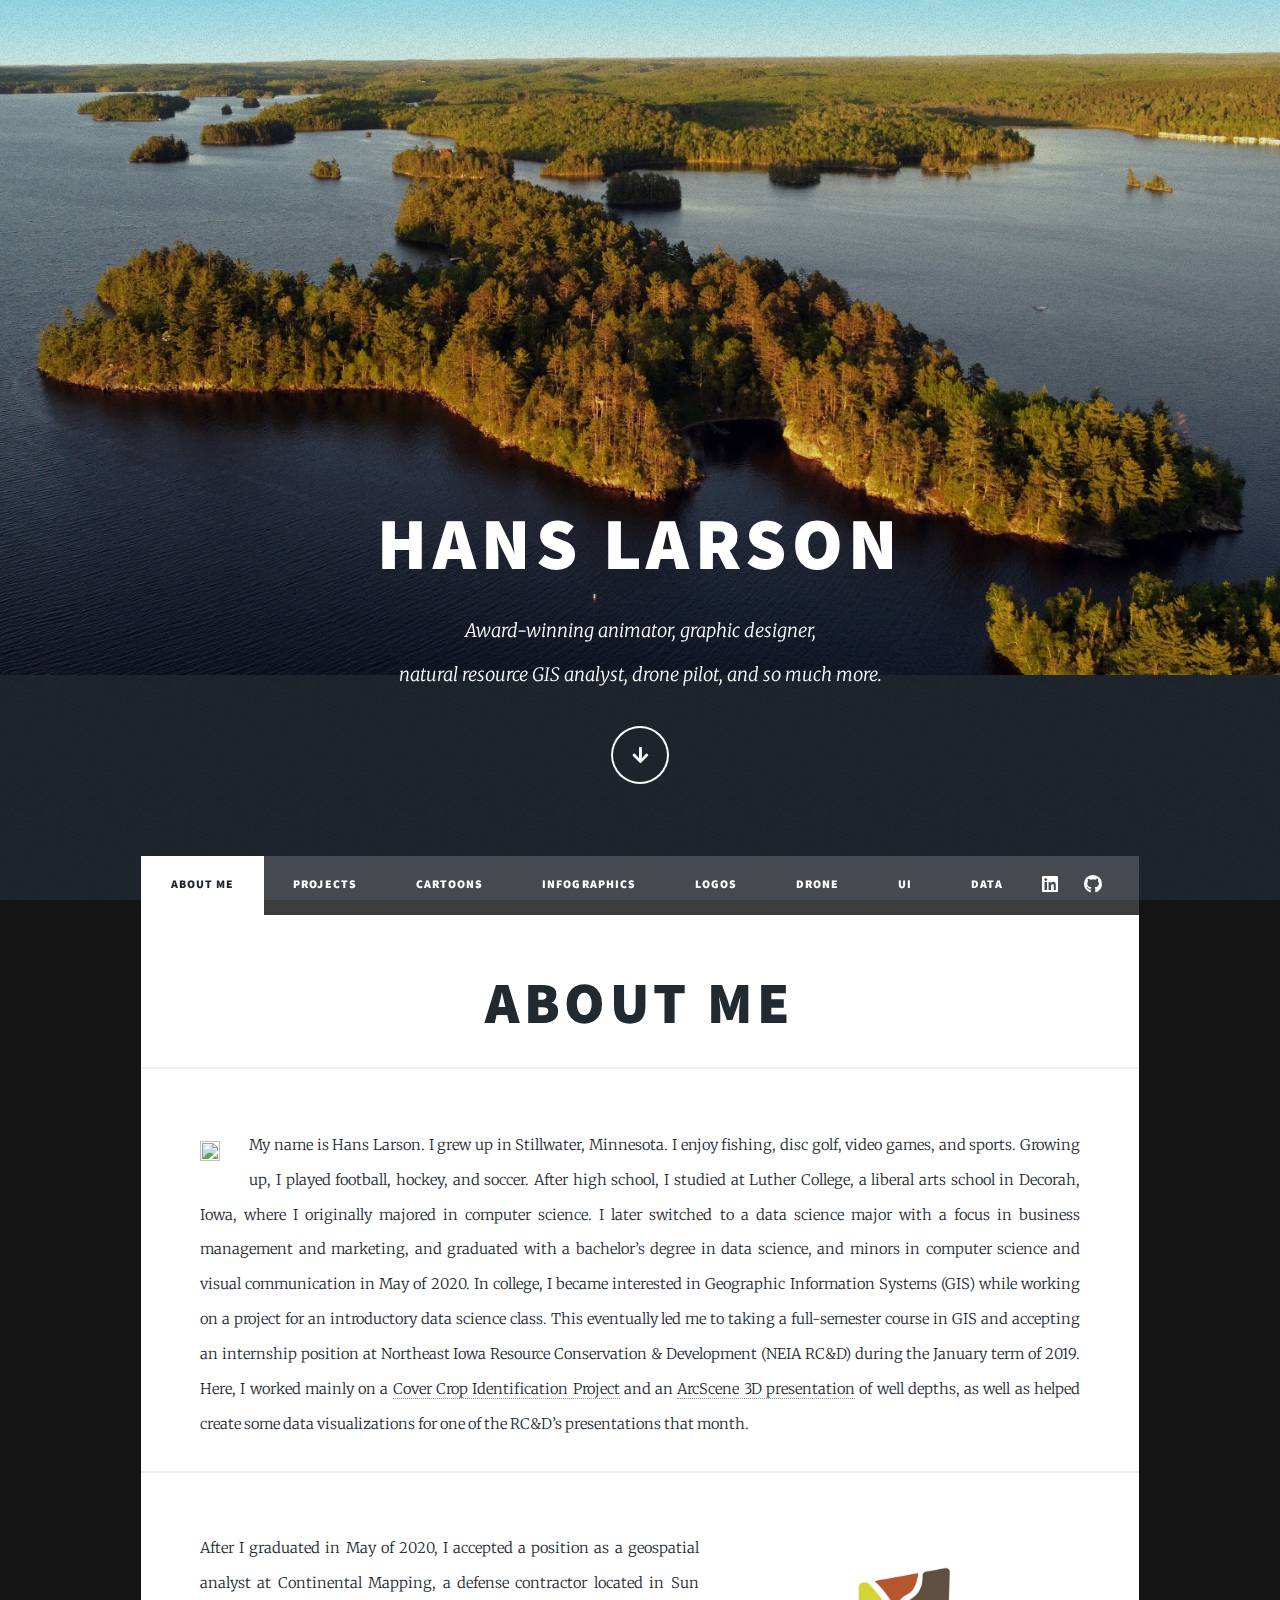
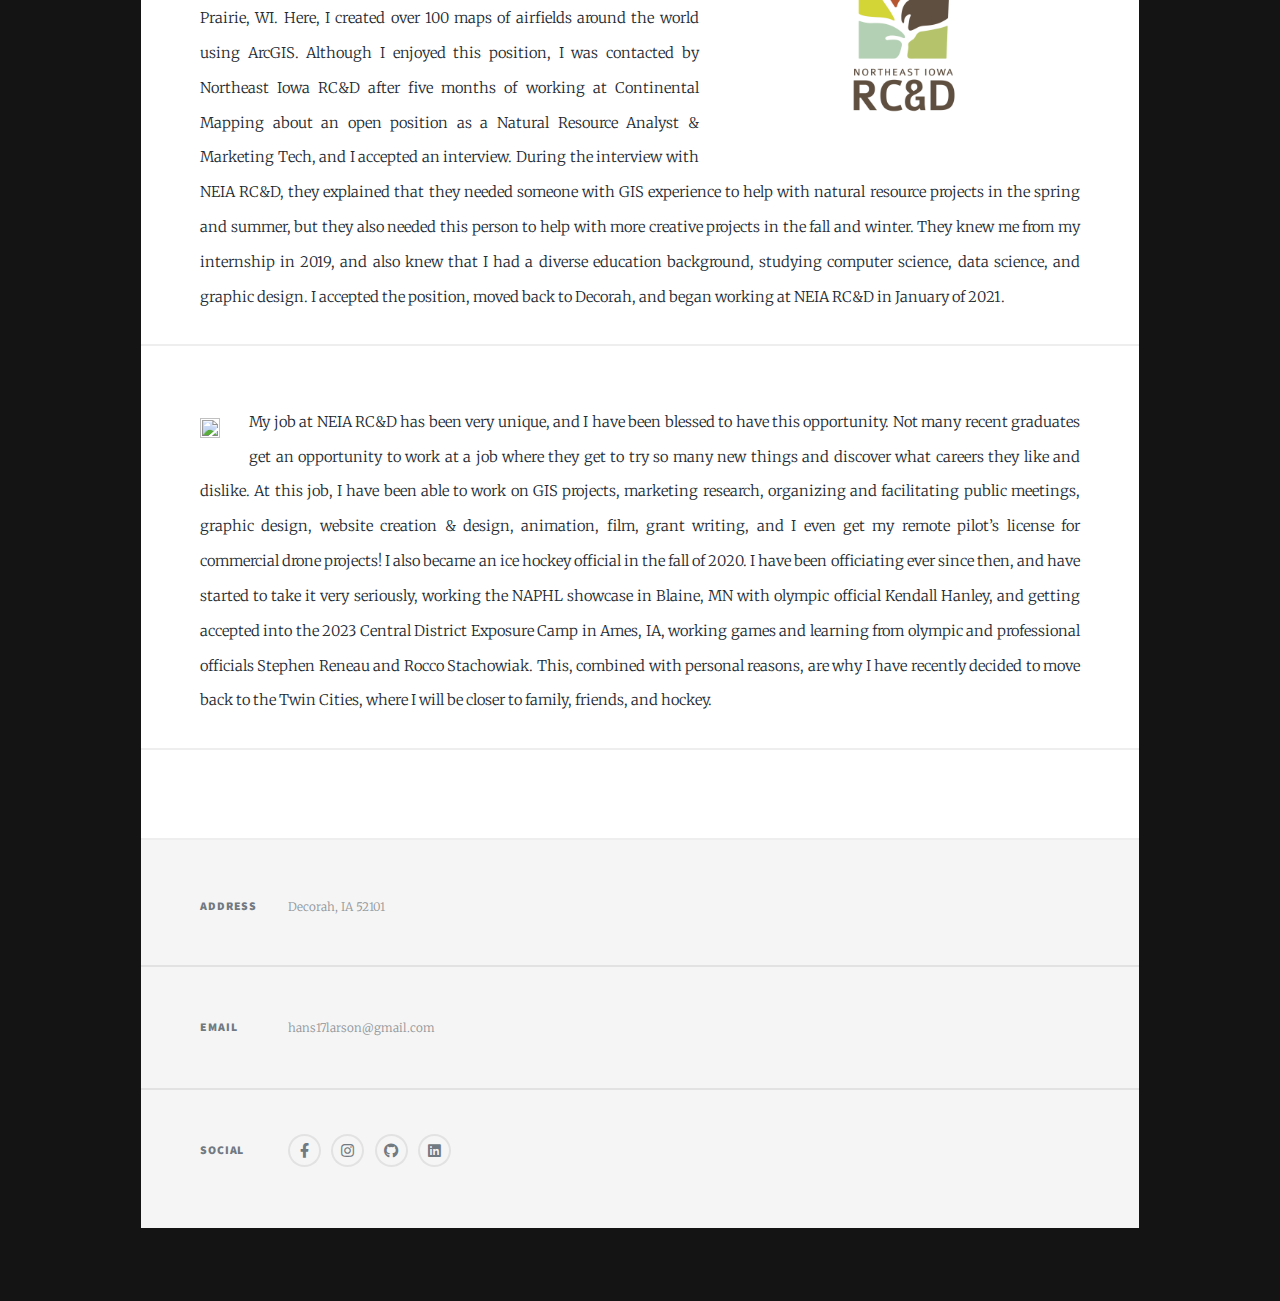
==== commit 669b65ca: "Add files via upload" ====
--- a/index.html
+++ b/index.html
@@ -56,13 +56,17 @@
 
 					<!-- Post -->
 					<h1 style="text-align:center">About Me</h1>
-					<p><span class="image left"><img src="images/DSCF3645.JPG" alt="" /></span>My name is Hans Larson.  I grew up in Stillwater, Minnesota.  I enjoy fishing, disc golf, video games, and sports.  Growing up, I played football, hockey, and soccer.  After high school, I studied at Luther College, a liberal arts school in Decorah, Iowa, where I originally majored in computer science.  I later switched to a data science major with a focus in business management and marketing, and graduated with a bachelor’s degree in data science, and minors in computer science and visual communication in May of 2020.  
-						In college, I became interested in Geographic Information Systems (GIS) while working on a project for an introductory data science class.  This eventually led me to taking a full-semester course in GIS and accepting an internship position at Northeast Iowa Resource Conservation & Development (NEIA RC&D) during the January term of 2019.  Here, I worked mainly on a Cover Crop Identification Project and an ArcScene 3D presentation of well depths, as well as helped create some data visualizations for one of the RC&D’s presentations that month. 
+					<p><span class="image left"><img src="images/DSCF3645.JPG" alt="" /></span>My name is Hans Larson.  I grew up in Stillwater, Minnesota.  I enjoy fishing, disc golf, video games, and sports.  Growing up, I played football, hockey, and soccer.  
+						After high school, I studied at Luther College, a liberal arts school in Decorah, Iowa, where I originally majored in computer science.  
+						I later switched to a data science major with a focus in business management and marketing, and graduated with a bachelor’s degree in data science, and minors in computer science and visual communication in May of 2020.  
+						In college, I became interested in Geographic Information Systems (GIS) while working on a project for an introductory data science class.  This eventually led me to taking a full-semester course in GIS and accepting an internship position at Northeast Iowa Resource Conservation & Development (NEIA RC&D) during the January term of 2019.  
+						Here, I worked mainly on a <a href="proj_data.html"  id="cover-crop">Cover Crop Identification Project</a> and an <a href="proj_data.html">ArcScene 3D presentation</a> of well depths, as well as helped create some data visualizations for one of the RC&D’s presentations that month. 
 					</p>
 					<p><span class="image right"><img src="images/RCD.png" alt="" /></span>After I graduated in May of 2020, I accepted a position as a geospatial analyst at Continental Mapping, a defense contractor located in Sun Prairie, WI.  Here, I created over 100 maps of airfields around the world using ArcGIS.  Although I enjoyed this position, I was contacted by Northeast Iowa RC&D after five months of working at Continental Mapping about an open position as a Natural Resource Analyst & Marketing Tech, and I accepted an interview. 
 						During the interview with NEIA RC&D, they explained that they needed someone with GIS experience to help with natural resource projects in the spring and summer, but they also needed this person to help with more creative projects in the fall and winter.  They knew me from my internship in 2019, and also knew that I had a diverse education background, studying computer science, data science, and graphic design.  I accepted the position, moved back to Decorah, and began working at NEIA RC&D in January of 2021.
 						</p>
-					<p><span class="image left"><img src="images/Hockey.JPG" alt="" /></span>My job at NEIA RC&D has been very unique, and I have been blessed to have this opportunity.  Not many recent graduates get an opportunity to work at a job where they get to try so many new things and discover what careers they like and dislike.  At this job, I have been able to work on GIS projects, marketing research, organizing and facilitating public meetings, graphic design, website creation & design, animation, film, and I even get my remote pilot’s license for commercial drone projects!
+					<p><span class="image left"><img src="images/Hockey.JPG" alt="" /></span>My job at NEIA RC&D has been very unique, and I have been blessed to have this opportunity.  Not many recent graduates get an opportunity to work at a job where they get to try so many new things and discover what careers they like and dislike.  
+						At this job, I have been able to work on GIS projects, marketing research, organizing and facilitating public meetings, graphic design, website creation & design, animation, film, grant writing, and I even get my remote pilot’s license for commercial drone projects!
 						I also became an ice hockey official in the fall of 2020.  I have been officiating ever since then, and have started to take it very seriously, working the NAPHL showcase in Blaine, MN with olympic official Kendall Hanley, and getting accepted into the 2023 Central District Exposure Camp in Ames, IA, working games and learning from olympic and professional officials Stephen Reneau and Rocco Stachowiak.  This, combined with personal reasons, are why I have recently decided to move back to the Twin Cities, where I will be closer to family, friends, and hockey.
 						
 						</p>
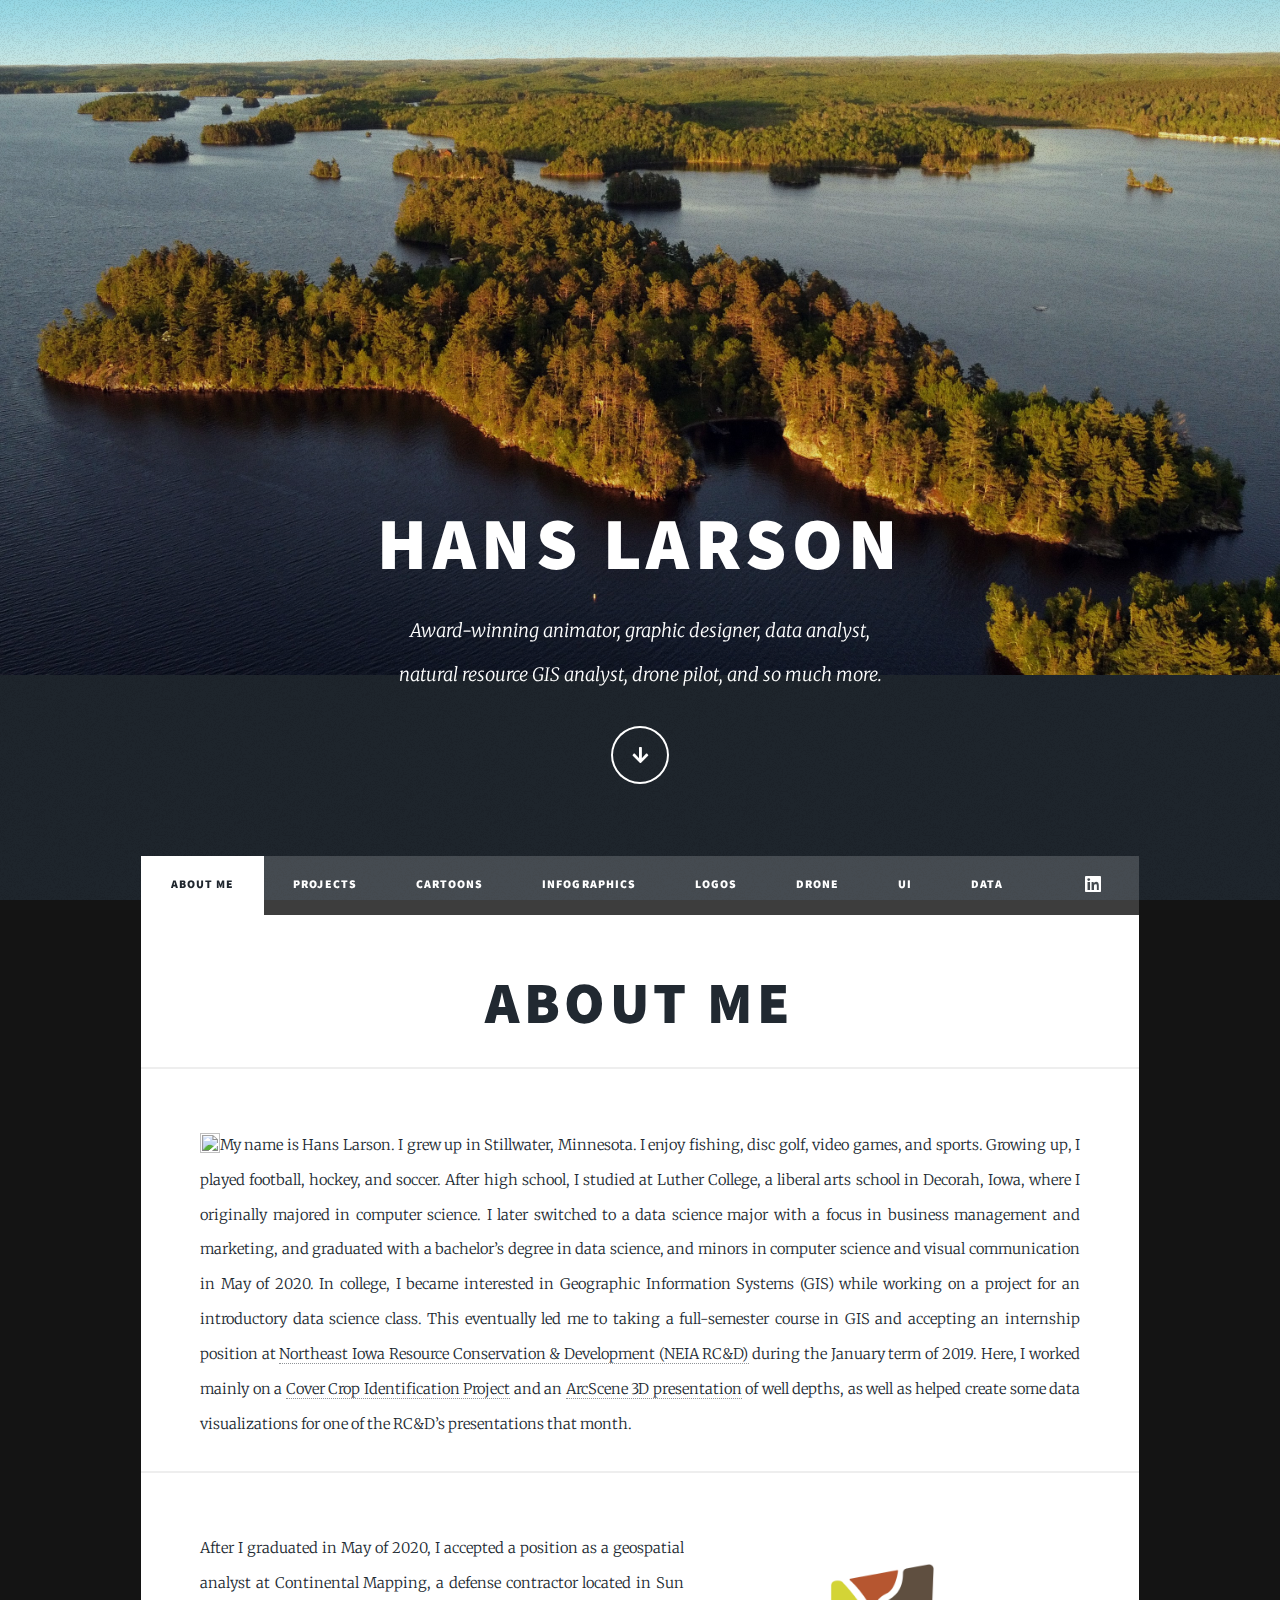
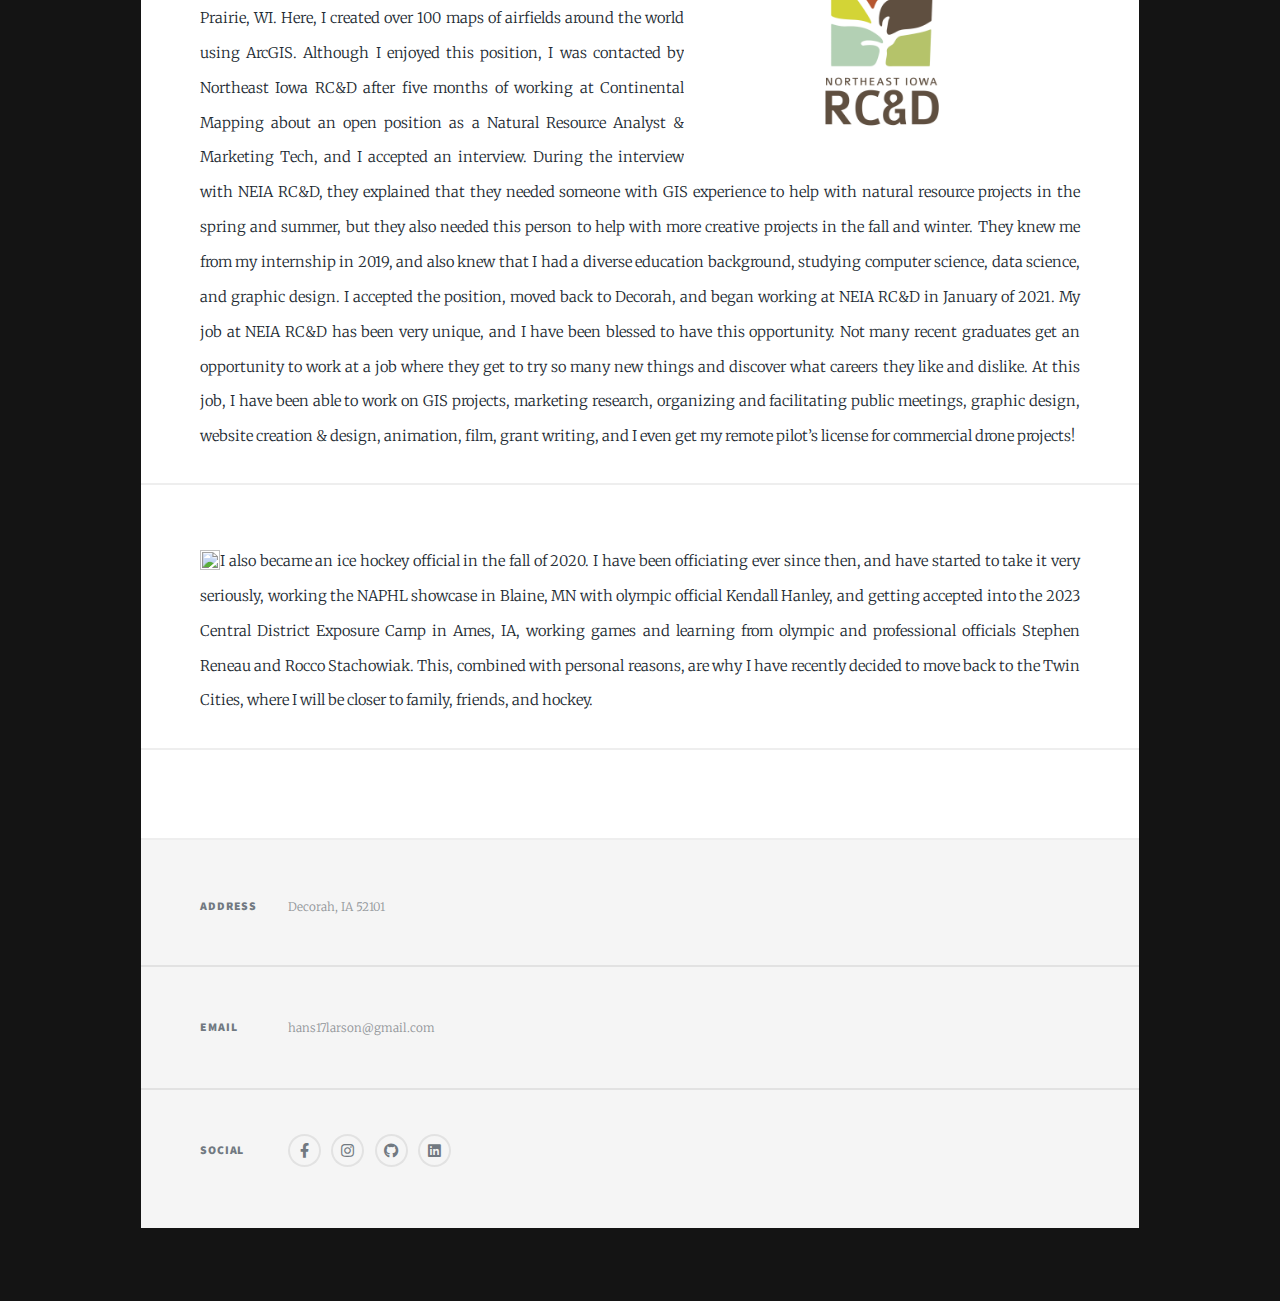
==== commit 75f06f71: "Add files via upload" ====
--- a/index.html
+++ b/index.html
@@ -20,8 +20,8 @@
 				<!-- Intro -->
 					<div id="intro">
 						<h1>
-						Hans Larson</h1>
-						<p>Award-winning animator, graphic designer,<br />
+						Hans Larson </h1>
+						<p>Award-winning animator, graphic designer, data analyst,<br />
 							natural resource GIS analyst, drone pilot, and so much more.</p>
 						<ul class="actions">
 							<li><a href="#header" class="button icon solid solo fa-arrow-down scrolly">Continue</a></li>
@@ -46,8 +46,7 @@
 							<li><a href="proj_data.html">Data</a></li>
 						</ul>
 						<ul class="icons">
-							<li><a href="#" class="icon brands fa-linkedin"><span class="label">Instagram</span></a></li>
-							<li><a href="#" class="icon brands fa-github"><span class="label">GitHub</span></a></li>
+							<li><a href="https://www.linkedin.com/in/hans-larson-300b06150" target="_blank" class="icon brands fa-linkedin"><span class="label">Instagram</span></a></li>
 						</ul>
 					</nav>
 
@@ -59,14 +58,15 @@
 					<p><span class="image left"><img src="images/DSCF3645.JPG" alt="" /></span>My name is Hans Larson.  I grew up in Stillwater, Minnesota.  I enjoy fishing, disc golf, video games, and sports.  Growing up, I played football, hockey, and soccer.  
 						After high school, I studied at Luther College, a liberal arts school in Decorah, Iowa, where I originally majored in computer science.  
 						I later switched to a data science major with a focus in business management and marketing, and graduated with a bachelor’s degree in data science, and minors in computer science and visual communication in May of 2020.  
-						In college, I became interested in Geographic Information Systems (GIS) while working on a project for an introductory data science class.  This eventually led me to taking a full-semester course in GIS and accepting an internship position at Northeast Iowa Resource Conservation & Development (NEIA RC&D) during the January term of 2019.  
+						In college, I became interested in Geographic Information Systems (GIS) while working on a project for an introductory data science class.  This eventually led me to taking a full-semester course in GIS and accepting an internship position at <a href="https://northeastiowarcd.org/" target="_blank">Northeast Iowa Resource Conservation & Development (NEIA RC&D)</a> during the January term of 2019.  
 						Here, I worked mainly on a <a href="proj_data.html"  id="cover-crop">Cover Crop Identification Project</a> and an <a href="proj_data.html">ArcScene 3D presentation</a> of well depths, as well as helped create some data visualizations for one of the RC&D’s presentations that month. 
 					</p>
 					<p><span class="image right"><img src="images/RCD.png" alt="" /></span>After I graduated in May of 2020, I accepted a position as a geospatial analyst at Continental Mapping, a defense contractor located in Sun Prairie, WI.  Here, I created over 100 maps of airfields around the world using ArcGIS.  Although I enjoyed this position, I was contacted by Northeast Iowa RC&D after five months of working at Continental Mapping about an open position as a Natural Resource Analyst & Marketing Tech, and I accepted an interview. 
 						During the interview with NEIA RC&D, they explained that they needed someone with GIS experience to help with natural resource projects in the spring and summer, but they also needed this person to help with more creative projects in the fall and winter.  They knew me from my internship in 2019, and also knew that I had a diverse education background, studying computer science, data science, and graphic design.  I accepted the position, moved back to Decorah, and began working at NEIA RC&D in January of 2021.
+						My job at NEIA RC&D has been very unique, and I have been blessed to have this opportunity.  Not many recent graduates get an opportunity to work at a job where they get to try so many new things and discover what careers they like and dislike.  
+						At this job, I have been able to work on GIS projects, marketing research, organizing and facilitating public meetings, graphic design, website creation & design, animation, film, grant writing, and I even get my remote pilot’s license for commercial drone projects!
 						</p>
-					<p><span class="image left"><img src="images/Hockey.JPG" alt="" /></span>My job at NEIA RC&D has been very unique, and I have been blessed to have this opportunity.  Not many recent graduates get an opportunity to work at a job where they get to try so many new things and discover what careers they like and dislike.  
-						At this job, I have been able to work on GIS projects, marketing research, organizing and facilitating public meetings, graphic design, website creation & design, animation, film, grant writing, and I even get my remote pilot’s license for commercial drone projects!
+					<p><span class="image left"><img src="images/Hockey.JPG" alt="" /></span>
 						I also became an ice hockey official in the fall of 2020.  I have been officiating ever since then, and have started to take it very seriously, working the NAPHL showcase in Blaine, MN with olympic official Kendall Hanley, and getting accepted into the 2023 Central District Exposure Camp in Ames, IA, working games and learning from olympic and professional officials Stephen Reneau and Rocco Stachowiak.  This, combined with personal reasons, are why I have recently decided to move back to the Twin Cities, where I will be closer to family, friends, and hockey.
 						
 						</p>
@@ -117,14 +117,14 @@
 </body>
 </html>
 
-		<!-- Scripts -->
-			<script src="assets/js/jquery.min.js"></script>
-			<script src="assets/js/jquery.scrollex.min.js"></script>
-			<script src="assets/js/jquery.scrolly.min.js"></script>
-			<script src="assets/js/browser.min.js"></script>
-			<script src="assets/js/breakpoints.min.js"></script>
-			<script src="assets/js/util.js"></script>
-			<script src="assets/js/main.js"></script>
 
 	</body>
-</html>+</html>
+		<!-- Scripts -->
+		<script src="assets/js/jquery.min.js"></script>
+		<script src="assets/js/jquery.scrollex.min.js"></script>
+		<script src="assets/js/jquery.scrolly.min.js"></script>
+		<script src="assets/js/browser.min.js"></script>
+		<script src="assets/js/breakpoints.min.js"></script>
+		<script src="assets/js/util.js"></script>
+		<script src="assets/js/main.js"></script>
--- a/assets/css/main.css
+++ b/assets/css/main.css
@@ -2600,7 +2600,7 @@
 		}
 
 		.image.left, .image.right {
-			max-width: 40%;
+			max-width: 45%;
 		}
 
 			.image.left img, .image.right img {
@@ -2609,14 +2609,14 @@
 
 		.image.left {
 			float: left;
-			margin: 0 2rem 2rem 0;
-			top: 0.75rem;
+			
+			top: 0.25rem;
 		}
 
 		.image.right {
 			float: right;
-			margin: 0 0 2rem 2rem;
-			top: 0.75rem;
+			
+			top: 0.25rem;
 		}
 
 		.image.fit {
@@ -3255,10 +3255,10 @@
 			-webkit-transition: opacity 1s ease-in-out;
 			-ms-transition: opacity 1s ease-in-out;
 			transition: opacity 1s ease-in-out;
-			-moz-transition-delay: 0.75s;
-			-webkit-transition-delay: 0.75s;
-			-ms-transition-delay: 0.75s;
-			transition-delay: 0.75s;
+			-moz-transition-delay: 0.25s;
+			-webkit-transition-delay: 0.25s;
+			-ms-transition-delay: 0.25s;
+			transition-delay: 0.25s;
 			background: #1e252d;
 			content: '';
 			display: block;
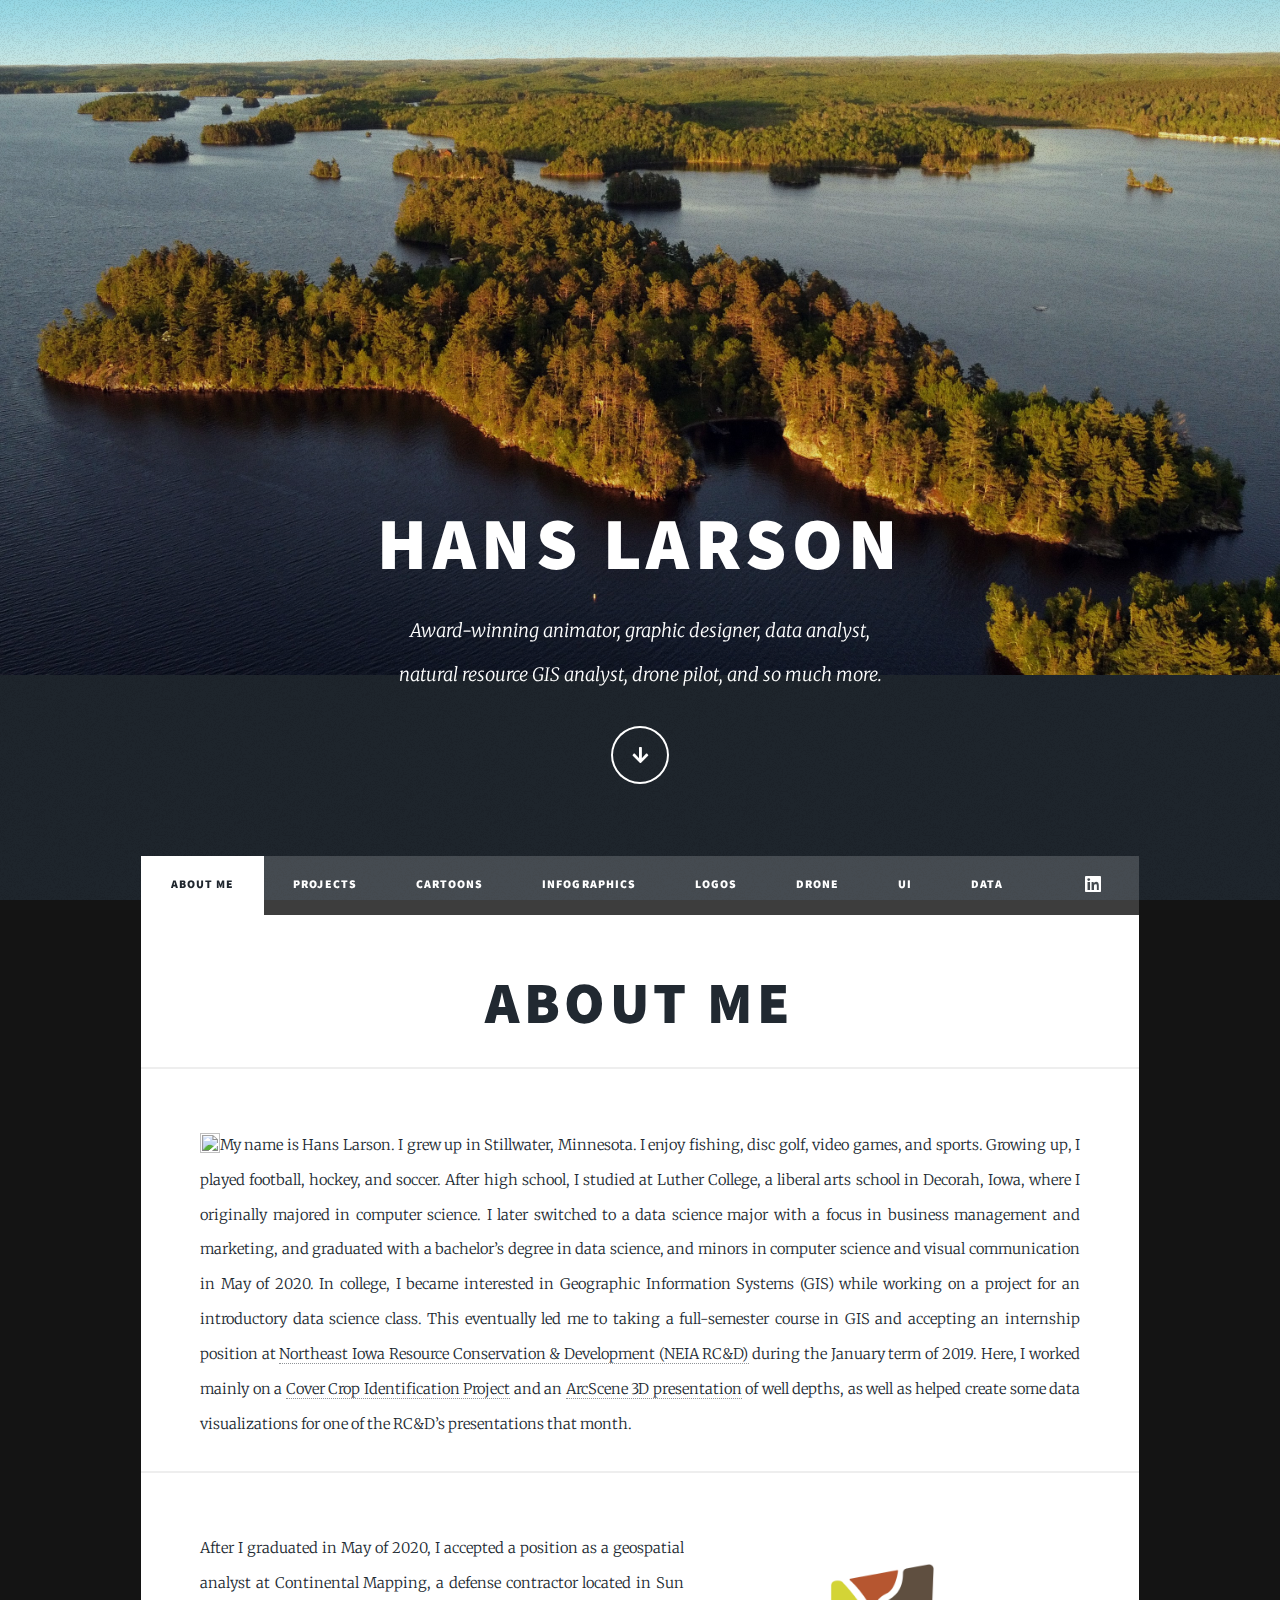
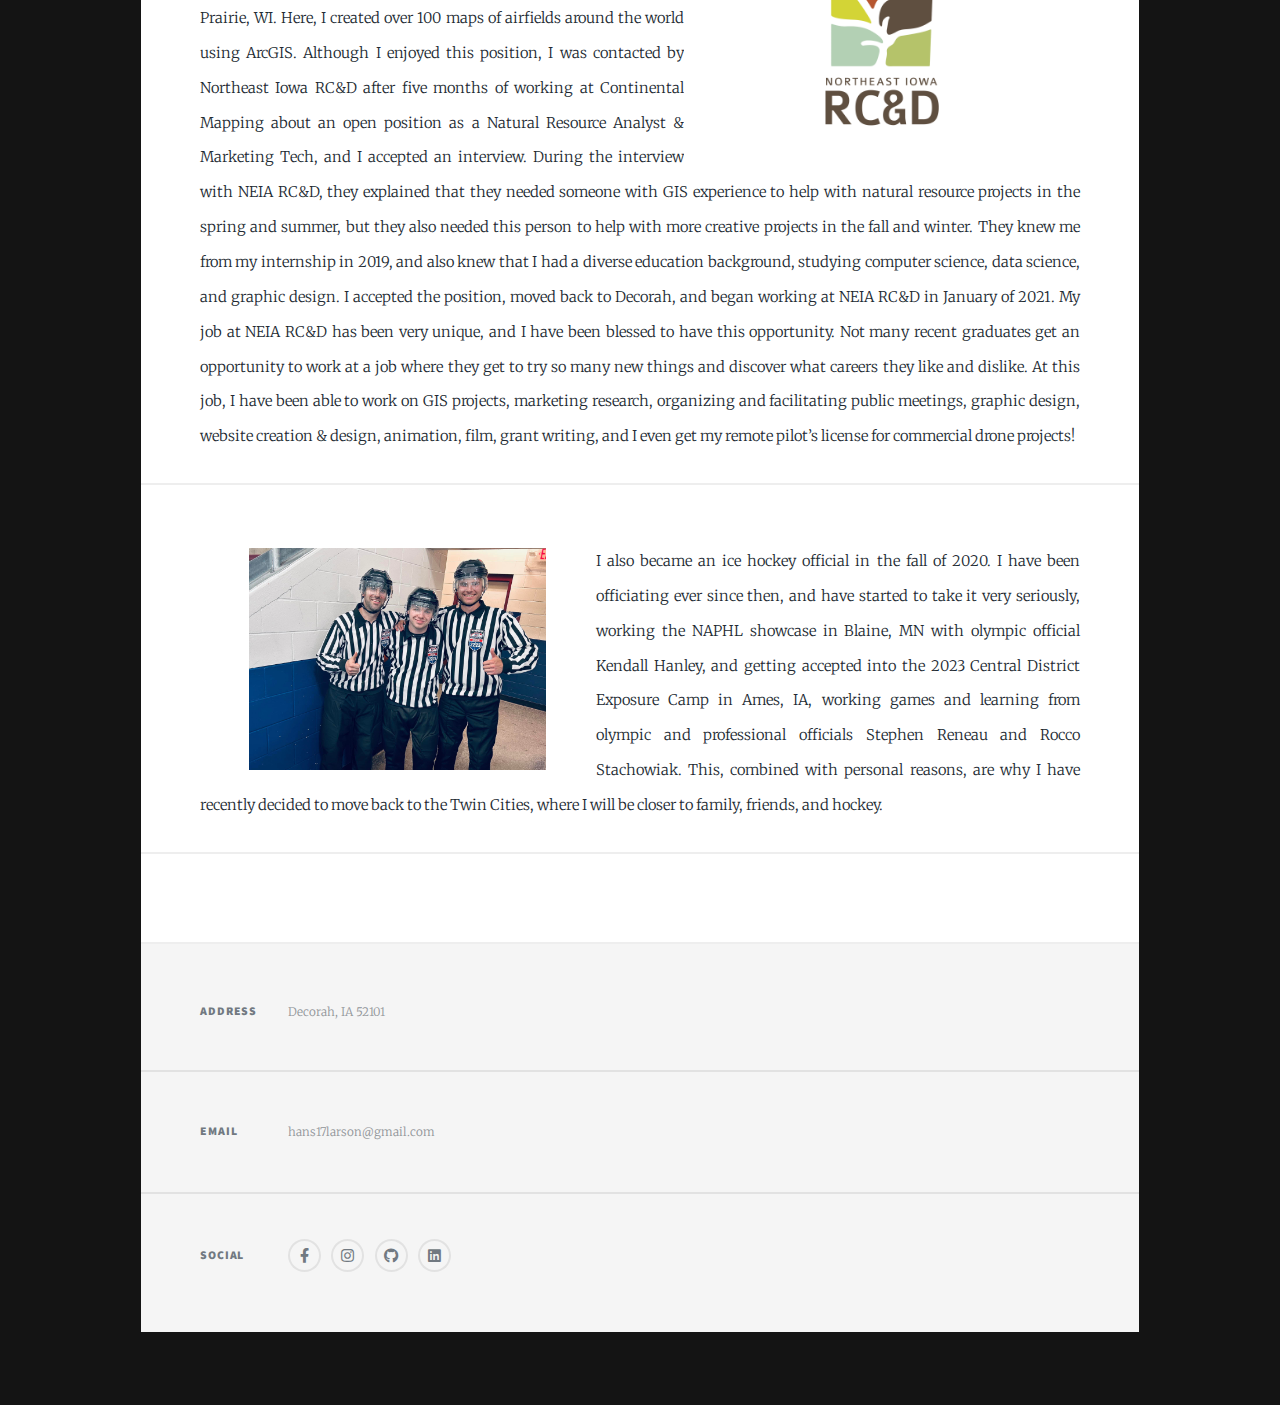
==== commit 32384112: "Update index.html" ====
--- a/index.html
+++ b/index.html
@@ -66,7 +66,7 @@
 						My job at NEIA RC&D has been very unique, and I have been blessed to have this opportunity.  Not many recent graduates get an opportunity to work at a job where they get to try so many new things and discover what careers they like and dislike.  
 						At this job, I have been able to work on GIS projects, marketing research, organizing and facilitating public meetings, graphic design, website creation & design, animation, film, grant writing, and I even get my remote pilot’s license for commercial drone projects!
 						</p>
-					<p><span class="image left"><img src="images/Hockey.JPG" alt="" /></span>
+					<p><span class="image left"><img src="images/Hockey.jpg" alt="" /></span>
 						I also became an ice hockey official in the fall of 2020.  I have been officiating ever since then, and have started to take it very seriously, working the NAPHL showcase in Blaine, MN with olympic official Kendall Hanley, and getting accepted into the 2023 Central District Exposure Camp in Ames, IA, working games and learning from olympic and professional officials Stephen Reneau and Rocco Stachowiak.  This, combined with personal reasons, are why I have recently decided to move back to the Twin Cities, where I will be closer to family, friends, and hockey.
 						
 						</p>
@@ -105,14 +105,7 @@
 
 		</div>
 
-	<!-- Scripts -->
-		<script src="assets/js/jquery.min.js"></script>
-		<script src="assets/js/jquery.scrollex.min.js"></script>
-		<script src="assets/js/jquery.scrolly.min.js"></script>
-		<script src="assets/js/browser.min.js"></script>
-		<script src="assets/js/breakpoints.min.js"></script>
-		<script src="assets/js/util.js"></script>
-		<script src="assets/js/main.js"></script>
+
 
 </body>
 </html>
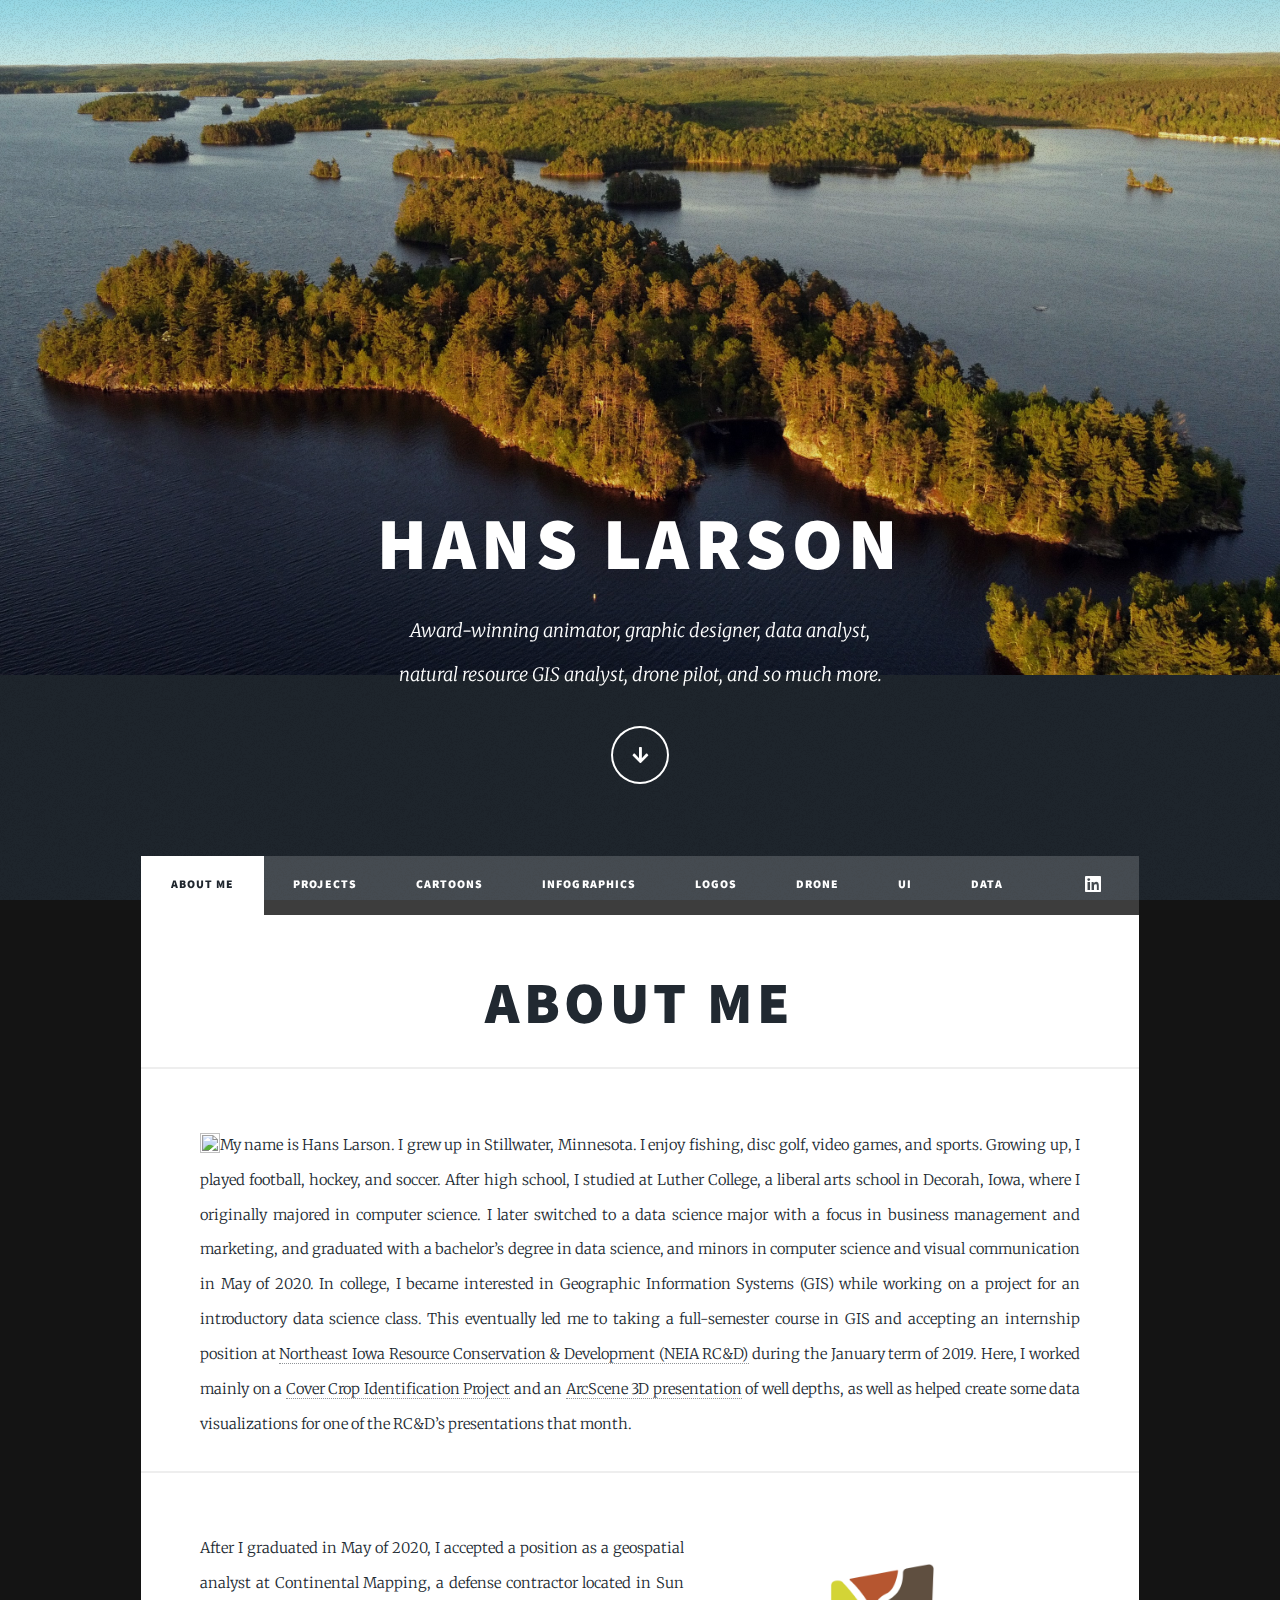
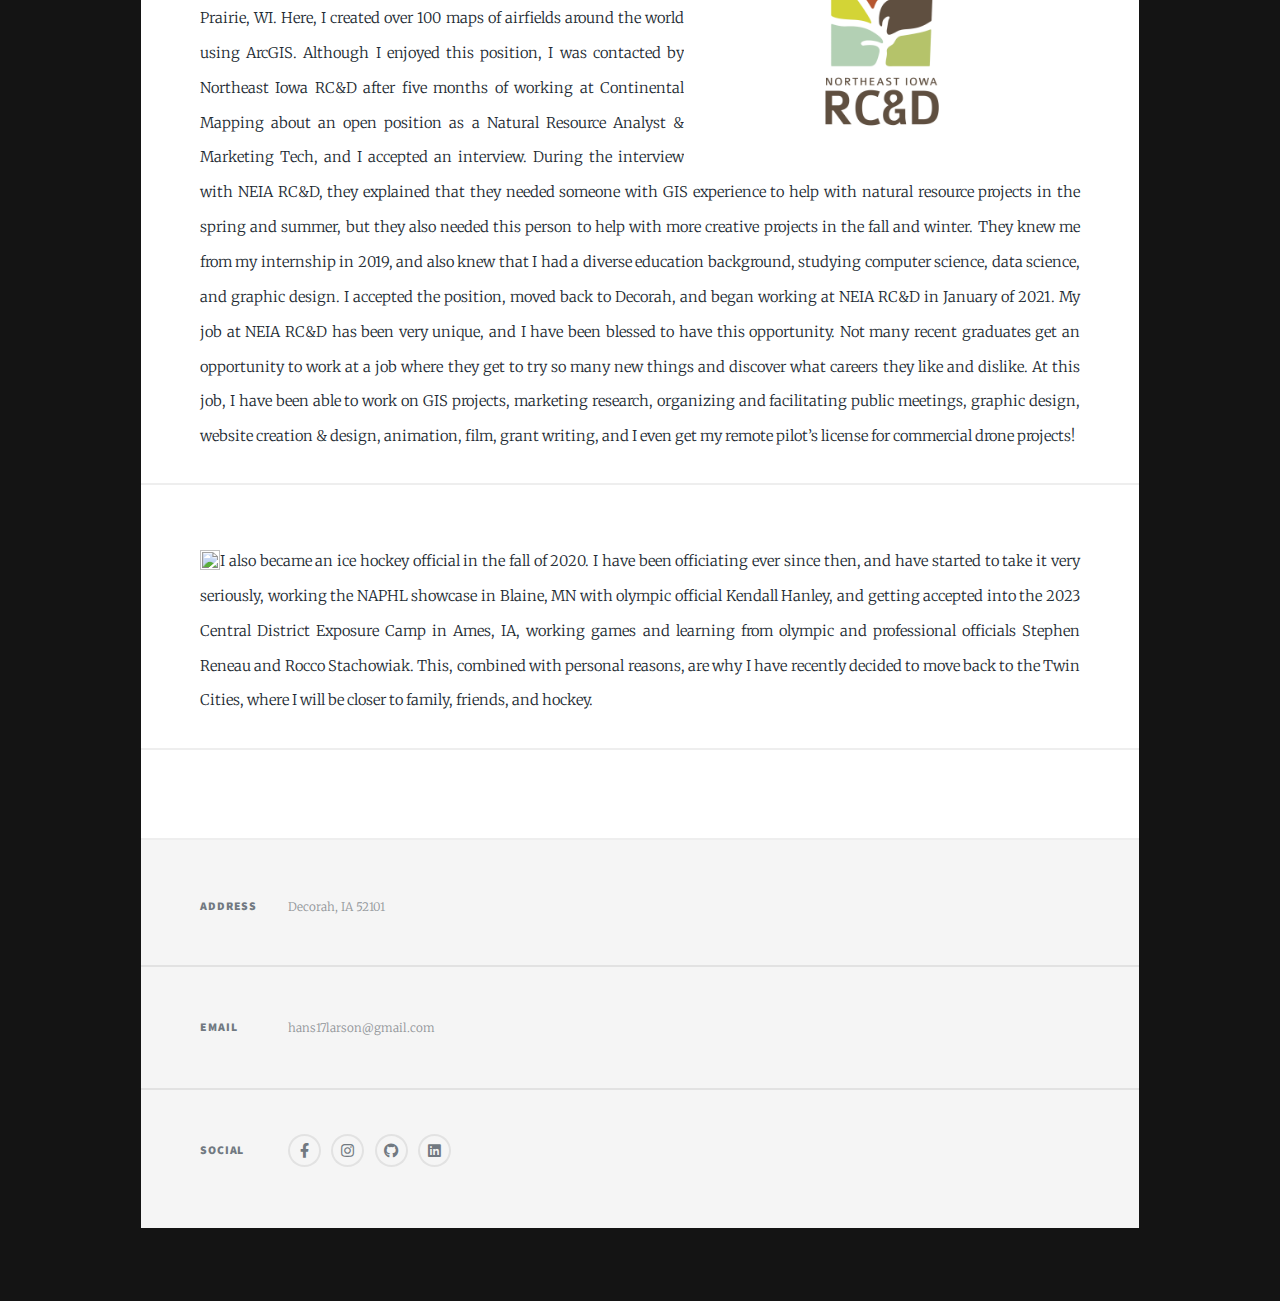
==== commit d7b945f8: "Update index.html" ====
--- a/index.html
+++ b/index.html
@@ -104,7 +104,14 @@
 				</div>
 
 		</div>
-
+		<!-- Scripts -->
+		<script src="assets/js/jquery.min.js"></script>
+		<script src="assets/js/jquery.scrollex.min.js"></script>
+		<script src="assets/js/jquery.scrolly.min.js"></script>
+		<script src="assets/js/browser.min.js"></script>
+		<script src="assets/js/breakpoints.min.js"></script>
+		<script src="assets/js/util.js"></script>
+		<script src="assets/js/main.js"></script>
 
 
 </body>
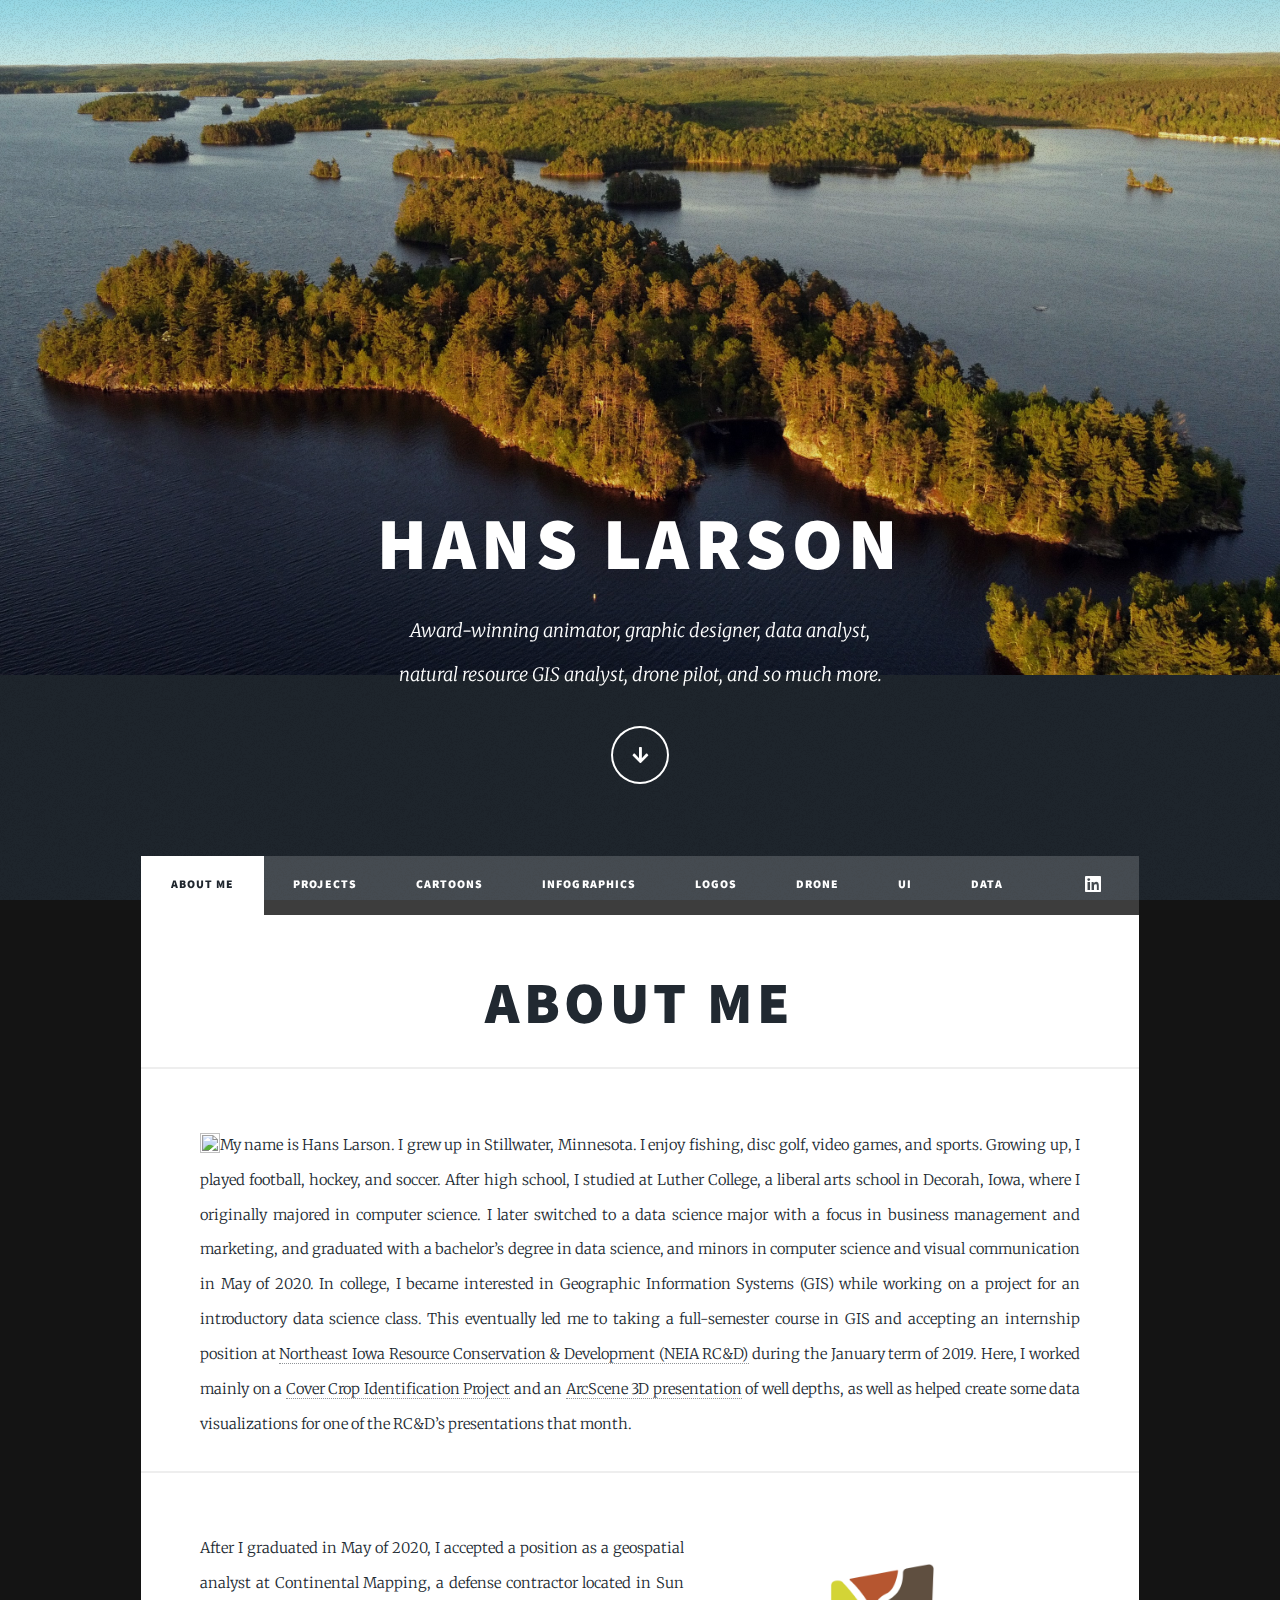
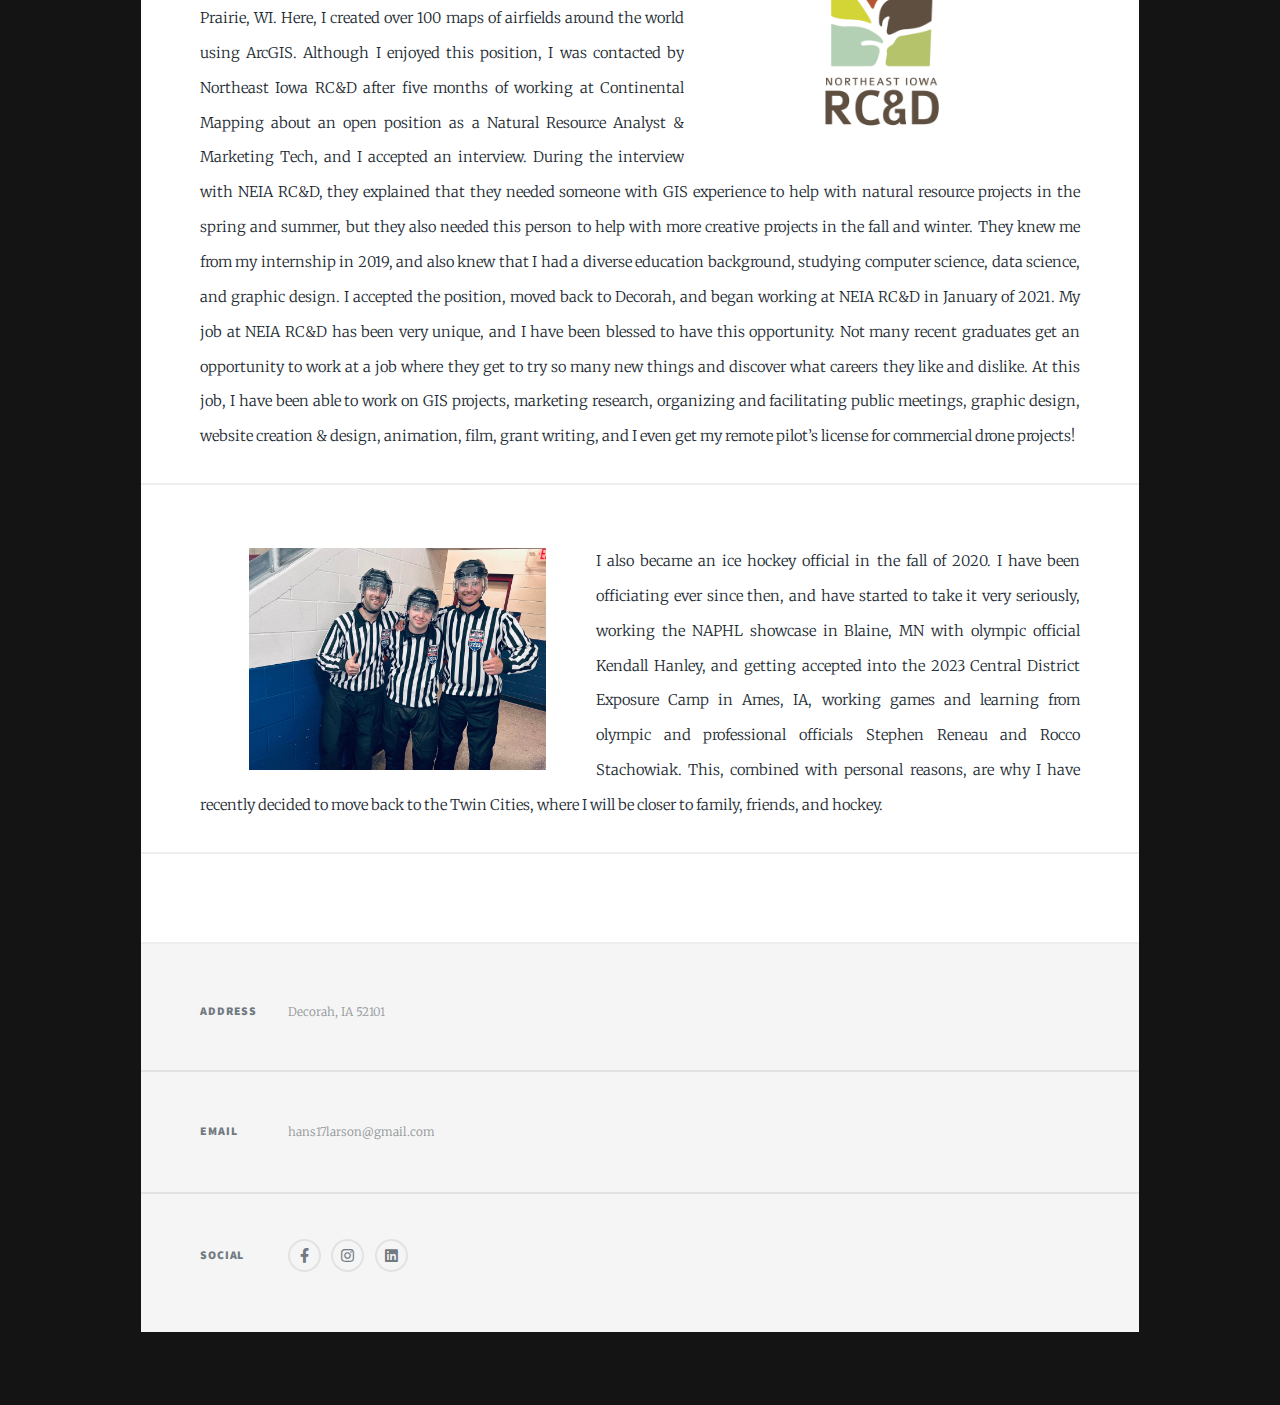
==== commit d7fba8ab: "Add files via upload" ====
--- a/index.html
+++ b/index.html
@@ -66,7 +66,7 @@
 						My job at NEIA RC&D has been very unique, and I have been blessed to have this opportunity.  Not many recent graduates get an opportunity to work at a job where they get to try so many new things and discover what careers they like and dislike.  
 						At this job, I have been able to work on GIS projects, marketing research, organizing and facilitating public meetings, graphic design, website creation & design, animation, film, grant writing, and I even get my remote pilot’s license for commercial drone projects!
 						</p>
-					<p><span class="image left"><img src="images/Hockey.jpg" alt="" /></span>
+					<p><span class="image left"><img src="images/Hockey.JPG" alt="" /></span>
 						I also became an ice hockey official in the fall of 2020.  I have been officiating ever since then, and have started to take it very seriously, working the NAPHL showcase in Blaine, MN with olympic official Kendall Hanley, and getting accepted into the 2023 Central District Exposure Camp in Ames, IA, working games and learning from olympic and professional officials Stephen Reneau and Rocco Stachowiak.  This, combined with personal reasons, are why I have recently decided to move back to the Twin Cities, where I will be closer to family, friends, and hockey.
 						
 						</p>
@@ -90,10 +90,9 @@
 						<section>
 							<h3>Social</h3>
 							<ul class="icons alt">
-								<li><a href="#" class="icon brands alt fa-facebook-f"><span class="label">Facebook</span></a></li>
-								<li><a href="#" class="icon brands alt fa-instagram"><span class="label">Instagram</span></a></li>
-								<li><a href="#" class="icon brands alt fa-github"><span class="label">GitHub</span></a></li>
-								<li><a href="#" class="icon brands alt fa-linkedin"><span class="label">LinkedIn</span></a></li>
+								<li><a href="https://www.facebook.com/hans.larson.564/" target="_blank" class="icon brands alt fa-facebook-f"><span class="label">Facebook</span></a></li>
+								<li><a href="https://www.instagram.com/hans17larson/" target="_blank" class="icon brands alt fa-instagram"><span class="label">Instagram</span></a></li>
+								<li><a href="https://www.linkedin.com/in/hans-larson-300b06150" target="_blank" class="icon brands alt fa-linkedin"><span class="label">LinkedIn</span></a></li>
 							</ul>
 						</section>
 					</section>
@@ -104,7 +103,8 @@
 				</div>
 
 		</div>
-		<!-- Scripts -->
+
+	<!-- Scripts -->
 		<script src="assets/js/jquery.min.js"></script>
 		<script src="assets/js/jquery.scrollex.min.js"></script>
 		<script src="assets/js/jquery.scrolly.min.js"></script>
@@ -112,7 +112,6 @@
 		<script src="assets/js/breakpoints.min.js"></script>
 		<script src="assets/js/util.js"></script>
 		<script src="assets/js/main.js"></script>
-
 
 </body>
 </html>
